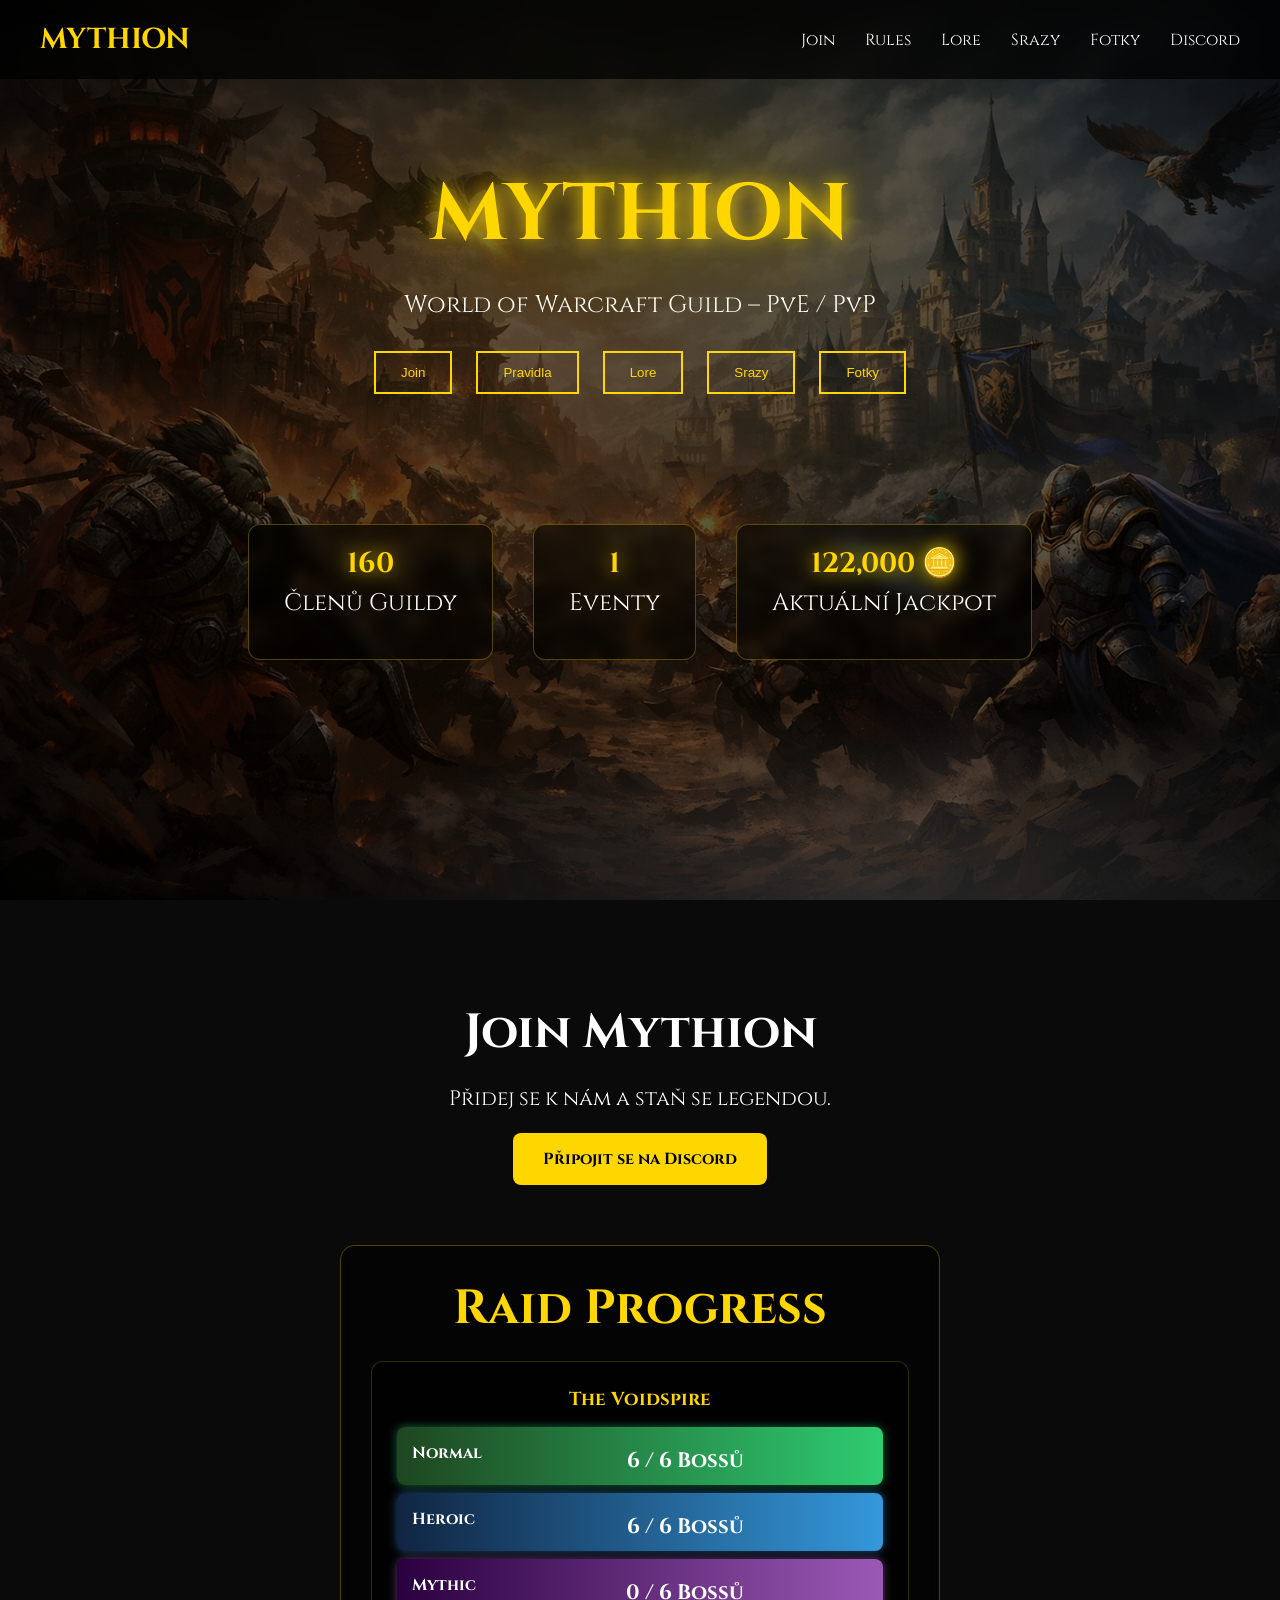
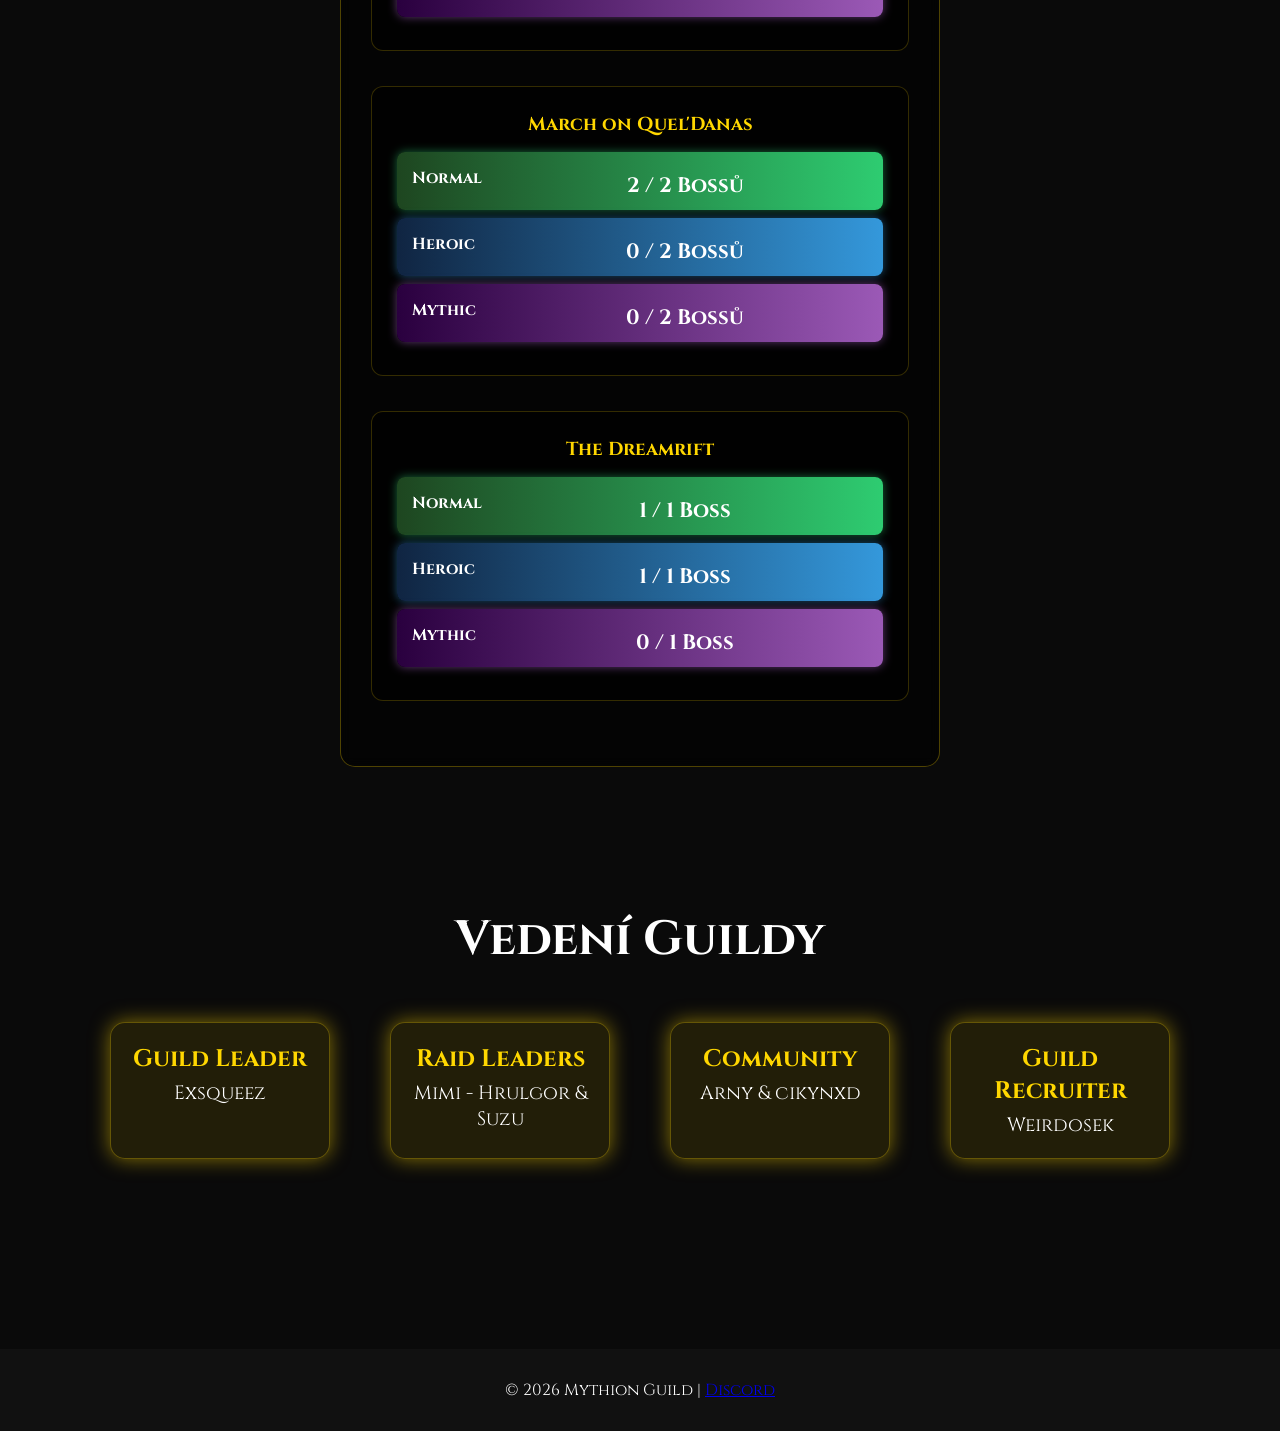
==== index.html @ 2528af17 "Update guild member count from 137 to 160" ====
<!DOCTYPE html>
<html lang="cs">
<head>
<meta charset="UTF-8">
<meta name="viewport" content="width=device-width, initial-scale=1.0">
<title>MYTHION Guild</title>

<link rel="stylesheet" href="css/style_final_v8.css">
<link href="https://fonts.googleapis.com/css2?family=Cinzel:wght@700&family=Uncial+Antiqua&display=swap" rel="stylesheet">
</head>

<body>

<!-- NAVBAR -->
<nav class="navbar">
  <div class="logo">MYTHION</div>
  <ul>
    <li><a href="#" data-target="join">Join</a></li>
    <li><a href="#" data-target="rules">Rules</a></li>
    <li><a href="#" data-target="lore">Lore</a></li>
    <li><a href="#" data-target="events">Srazy</a></li>
    <li><a href="#" data-target="gallery">Fotky</a></li>
    <li><a href="https://discord.gg/8MEktvx93N" target="_blank">Discord</a></li>
  </ul>
</nav>

<!-- HERO -->
<section class="hero">
  <div class="particles"></div>

  <div class="hero-content">
    <h1>MYTHION</h1>
    <p>World of Warcraft Guild – PvE / PvP</p>

    <div class="buttons">
      <button data-target="join">Join</button>
      <button data-target="rules">Pravidla</button>
      <button data-target="lore">Lore</button>
      <button data-target="events">Srazy</button>
      <button data-target="gallery">Fotky</button>
    </div>

  <!-- GUILD STATS V HERO -->
<div class="guild-stats hero-stats">
  <div class="stat">
    <h3 class="counter" data-target="0">160</h3>
    <p>Členů Guildy</p>
  </div>
  <div class="stat">
    <h3 class="counter" data-target="120">1</h3>
    <p>Eventy</p>
  </div>
  <!-- Změněno na interní stránku lottery.html -->
  <a href="lottery.html" class="stat">
    <h3 class="counter" data-target="101000">122,000 🪙</h3>
    <p>Aktuální Jackpot</p>
  </a>
</div>

  <div class="fog"></div>
  <div class="light-flare"></div>
</section>

<!-- CONTENT AREA -->
<section id="content-area">

  <!-- JOIN SECTION -->
  <div id="join" class="content-section active">
    <h2>Join Mythion</h2>
    <p>Přidej se k nám a staň se legendou.</p>
    <a class="discord-btn" href="https://discord.gg/8MEktvx93N" target="_blank">
      Připojit se na Discord
    </a>
  </div>

  <!-- RULES SECTION -->
 <div id="rules" class="content-section">
  <div class="rules-box">
    <h2>📜 Pravidla guildy Mythion</h2>

    <div class="rule-item">
      <h3>👋 Vítej v naší guildě!</h3>
      <p>Abychom si hru i Discord užívali všichni na pohodu, máme pár jednoduchých pravidel:</p>
    </div>

    <div class="rule-item">
      <h3>1️⃣ Respekt a slušnost</h3>
      <p>Chovej se k ostatním tak, jak chceš, aby se chovali k tobě.<br>
      Šikana nebo toxické chování = ban.</p>
    </div>

    <div class="rule-item">
      <h3>2️⃣ Discord & komunikace</h3>
      <p>Hlasový chat je od toho, abychom se domluvili a zasmáli.<br>
      Mikrofon není povinný, ale buď ready poslouchat při raidech / M+.<br>
      Hudba, videa a memy patří do příslušných kanálů, ne do raid voice.</p>
    </div>

    <div class="rule-item">
      <h3>3️⃣ Hraní a aktivita</h3>
      <p>Nikdo po tobě nechce hardcore výkon, ale když se domluvíš na event, přijď včas.<br>
      Pokud nemůžeš, dej vědět dopředu – AFK uprostřed pullu není sranda.<br>
      Pomáháme si navzájem – loot a klíče nejsou jen o jednom člověku.</p>
    </div>

    <div class="rule-item">
      <h3>4️⃣ Loot a M+</h3>
      <p>Loot řešíme férově – žádné ninja looty.<br>
      V M+ respektuj role ostatních a hraj týmově.<br>
      Když wipe není tvá vina… tak je to určitě vina healera. (😂 jen sranda, neboj healere ❤️).</p>
    </div>

    <div class="rule-item">
      <h3>5️⃣ Přístup</h3>
      <p>Jsme přátelská guilda. Hrajeme pro zábavu i progres, ale pohoda je vždycky na prvním místě.<br>
      Drama necháváme za dveřmi. Pokud je problém, řešíme v klidu s officery.</p>
    </div>

    <div class="rules-end">
      ✅ Dodržování těchto pravidel nám zajistí, že Mythion bude místem, kam se každý rád vrátí.
    </div>

  </div>
</div>

  <!-- LORE SECTION -->
<div id="lore" class="content-section">
  <div class="rules-box">
    <h2>📜 Lore Guildy Mythion</h2>

    <p>Mythion vznikl z malé party kamarádů, kteří se jednoho dne rozhodli, že WoW není jen o gearu, ale hlavně o srandě, společných zážitcích a mírném chaosu na Discordu. 😎</p>

    <p>Naše guilda je místem, kde každý může být sám sebou – od raidového veterána po nováčka, který teprve objevuje, že loot není jen o „mně“. Tady se smějeme, učíme se a někdy i trošku flamujeme… ale vždycky s láskou. ❤️</p>

    <p>Co nás odlišuje? Jsme „od lidí pro lidi“. Nemáme přísná pravidla, ale máme společné hodnoty: respekt, humor a společné dobrodružství. Každý event, každá M+, každá raid night je příležitost pro nové zážitky a nové přátelství. 🪄</p>

    <p>A ano, někdy je v guildě chaos – někdo zapomene buffy, někdo napíše špatný voice kanál… ale to všechno patří k dobrodružství Mythion. Koneckonců, co by byla guilda bez trochu chaosu a smíchu? 😂</p>

    <div class="rules-end">
      Přidej se a staň se součástí našeho šíleného, přátelského světa Mythion!
    </div>
  </div>
</div>

<!-- SRAZY SECTION -->
<div id="events" class="content-section">
  <div class="rules-box">
    <h2>📅 Srazy Guildy Mythion</h2>
    <p>Naše první srazy jsou teprve v plánu, ale věřte, že se máte na co těšit! 🥳</p>
    <p>Připravte se na spoustu smíchu, raidových historek, možná pár trapasů… a ano, i na to, že se někdo občas ožere 🍻😎.</p>
    <p>Tak si vemte pohodlné boty (nebo gauč, pokud zůstáváte online), oblíbený drink a připravte se na legendární guildovní pohodu!</p>
    <p>Mythion – protože i dospělí můžou mít zábavu jako děti… jen s trochou alkoholu navíc. 😉</p>
  </div>
</div>

  <!-- GALLERY SECTION -->
  <div id="gallery" class="content-section">
    <div class="rules-box">
      <h2>📸 Fotky guildy</h2>
      <div class="gallery">
        <img src="images/placeholder1.jpg">
        <img src="images/placeholder2.jpg">
        <img src="images/placeholder3.jpg">
      </div>
    </div>
  </div>

  <!-- RAID PROGRESS -->
  <div class="raid-progress">
    <h2>Raid Progress</h2>

    <div class="raid-block">
      <h3>The Voidspire</h3>
      <div class="raid-tier"><span>Normal</span><p>6 / 6 Bossů</p></div>
      <div class="raid-tier"><span>Heroic</span><p>6 / 6 Bossů</p></div>
      <div class="raid-tier"><span>Mythic</span><p>0 / 6 Bossů</p></div>
    </div>

    <div class="raid-block">
      <h3>March on Quel'Danas</h3>
      <div class="raid-tier"><span>Normal</span><p>2 / 2 Bossů</p></div>
      <div class="raid-tier"><span>Heroic</span><p>0 / 2 Bossů</p></div>
      <div class="raid-tier"><span>Mythic</span><p>0 / 2 Bossů</p></div>
    </div>

    <div class="raid-block">
      <h3>The Dreamrift</h3>
      <div class="raid-tier"><span>Normal</span><p>1 / 1 Boss</p></div>
      <div class="raid-tier"><span>Heroic</span><p>1 / 1 Boss</p></div>
      <div class="raid-tier"><span>Mythic</span><p>0 / 1 Boss</p></div>
    </div>
  </div>

  <!-- OFFICERS -->
  <div class="officers epic">
    <h2>Vedení Guildy</h2>
    <div class="officer-grid">
      <div class="officer-card">
        <h3>Guild Leader</h3>
        <p>Exsqueez</p>
      </div>
      <div class="officer-card">
        <h3>Raid Leaders</h3>
        <p>Mimi - Hrulgor & Suzu</p>
      </div>
      <div class="officer-card">
        <h3>Community</h3>
        <p>Arny & cikynxd</p>
      </div>
       <div class="officer-card">
    <h3>Guild Recruiter</h3>
    <p>Weirdosek</p>
    </div>
  </div>

</section>

<footer>
  <p>&copy; 2026 Mythion Guild |
     <a href="https://discord.gg/8MEktvx93N" target="_blank">Discord</a>
  </p>
</footer>

<script src="js/main_v8.js"></script>
</body>
</html>
---- css/style_final_v8.css ----
* {
  margin: 0;
  padding: 0;
  box-sizing: border-box;
}

body {
  font-family: 'Cinzel', serif;
  background: black;
  color: white;
  overflow-x: hidden;
}

.hero {
  height: 100vh;
  width: 100%;
  display: flex;
  justify-content: center;
  align-items: center;
  text-align: center;
  position: relative;
  overflow: hidden;
}

.hero::before {
  content: "";
  position: absolute;
  inset: 0;
  background-image: url('../images/hero_epic.jpg');
  background-size: cover;
  background-position: center;
  animation: cinematicZoom 25s ease-in-out infinite alternate;
  z-index: -2;
}

.hero::after {
  content: "";
  position: absolute;
  inset: 0;
  background: rgba(0,0,0,0.65);
  z-index: -1;
}

@keyframes cinematicZoom {
  from { transform: scale(1); }
  to { transform: scale(1.1); }
}
.hero-content h1 {
  position: relative;
  font-size: 5rem;
  color: gold;
  text-shadow: 0 0 20px gold;
  animation: pulse 3s infinite alternate;
}

/* aura za textem */
.hero-content h1::after {
  content: "";
  position: absolute;
  inset: -20px;
  background: radial-gradient(circle, rgba(255,215,0,0.4), transparent 70%);
  z-index: -1;
  filter: blur(30px);
}

@keyframes pulse {
  from { transform: scale(1); }
  to { transform: scale(1.05); }
}

.hero-content p {
  font-size: 1.5rem;
  margin: 20px 0;
}

.hero-content button {
  padding: 12px 25px;
  margin: 10px;
  border: 2px solid gold;
  background: transparent;
  color: gold;
  cursor: pointer;
  transition: 0.3s;
}

.hero-content button:hover {
  background: gold;
  color: black;
}

/* SEKCE – už nejsou schované */
section {
  padding: 80px 20px;
  text-align: center;
}

section h2 {
  font-size: 3rem;
  margin-bottom: 20px;
}

section p {
  font-size: 1.3rem;
  max-width: 800px;
  margin: auto;
}

/* FOOTER */
footer {
  background: #111;
  padding: 30px;
  text-align: center;
}
/* NAVBAR */
.navbar {
  position: fixed;
  top: 0;
  width: 100%;
  padding: 20px 40px;
  display: flex;
  justify-content: space-between;
  align-items: center;
  background: rgba(0,0,0,0.7);
  backdrop-filter: blur(10px);
  z-index: 999;
}

.navbar .logo {
  color: gold;
  font-size: 1.8rem;
  font-weight: bold;
}

.navbar ul {
  list-style: none;
  display: flex;
  gap: 30px;
}

.navbar ul li a {
  text-decoration: none;
  color: white;
  font-size: 1rem;
  transition: 0.3s;
}

.navbar ul li a:hover {
  color: gold;
}

/* Aby hero nebylo pod navbar */
.hero {
  padding-top: 80px;
}

/* Plynulé scrollování */
html {
  scroll-behavior: smooth;
}
.particles {
  position: absolute;
  inset: 0;
  pointer-events: none;
  overflow: hidden;
}

.particle {
  position: absolute;
  width: 4px;
  height: 4px;
  background: white;
  border-radius: 50%;
  opacity: 0;
  animation: floatUp linear infinite;
}

@keyframes floatUp {
  0% {
    transform: translateY(100vh);
    opacity: 0;
  }
  20% { opacity: 1; }
  100% {
    transform: translateY(-10vh);
    opacity: 0;
  }
}
.fog {
  position: absolute;
  bottom: 0;
  width: 100%;
  height: 200px;
  background: radial-gradient(ellipse at bottom, rgba(255,255,255,0.15), transparent 70%);
  animation: fogMove 12s ease-in-out infinite alternate;
  pointer-events: none;
}

@keyframes fogMove {
  from { transform: translateX(-5%); }
  to { transform: translateX(5%); }
}
#content-area {
  padding: 100px 20px;
  background: #0a0a0a;
  min-height: 60vh;
}

.content-section {
  display: none;
  animation: fadeIn 0.6s ease;
}

.content-section.active {
  display: block;
}

@keyframes fadeIn {
  from { opacity: 0; transform: translateY(20px); }
  to { opacity: 1; transform: translateY(0); }
}

.discord-btn {
  display: inline-block;
  margin-top: 20px;
  padding: 15px 30px;
  background: gold;
  color: black;
  font-weight: bold;
  text-decoration: none;
  border-radius: 8px;
  transition: 0.3s;
}

.discord-btn:hover {
  box-shadow: 0 0 20px gold;
  transform: scale(1.05);
}
.rules-box {
  max-width: 900px;
  margin: auto;
  padding: 50px;
  background: linear-gradient(145deg, #111, #1a1a1a);
  border: 1px solid rgba(255,215,0,0.3);
  border-radius: 12px;
  box-shadow: 0 0 30px rgba(255,215,0,0.15);
}

.rules-box h2 {
  text-align: center;
  color: gold;
  margin-bottom: 40px;
  font-size: 2.5rem;
  text-shadow: 0 0 15px gold;
}

.rule-item {
  margin-bottom: 30px;
  padding-bottom: 20px;
  border-bottom: 1px solid rgba(255,255,255,0.1);
}

.rule-item h3 {
  color: #ffd700;
  margin-bottom: 10px;
}

.rule-item p {
  color: #ddd;
  line-height: 1.6;
}

.rules-end {
  margin-top: 30px;
  text-align: center;
  font-weight: bold;
  color: gold;
  font-size: 1.2rem;
}
.content-section {
  opacity: 0;
  transform: translateY(40px);
  transition: opacity 0.6s ease, transform 0.6s ease;
  display: none;
}

.content-section.active {
  display: block;
  opacity: 1;
  transform: translateY(0);
}
.section-flash {
  position: fixed;
  inset: 0;
  background: radial-gradient(circle, rgba(255,215,0,0.4), transparent 70%);
  opacity: 0;
  pointer-events: none;
  transition: opacity 0.4s ease;
  z-index: 999;
}

.section-flash.active {
  opacity: 1;
}
#lore .rules-box {
  background: linear-gradient(145deg, #1b1405, #2a1e08);
  border: 1px solid rgba(255,215,0,0.4);
  box-shadow: 0 0 40px rgba(255,180,0,0.2);
}
.navbar a {
  transition: 0.3s;
}

.navbar a:hover {
  color: gold;
  text-shadow: 0 0 10px gold;
}
.guild-stats {
  display: flex;
  justify-content: center;
  gap: 60px;
  padding: 80px 0;
  text-align: center;
}

.stat h3 {
  font-size: 3rem;
  color: gold;
  text-shadow: 0 0 20px gold;
}

.stat p {
  color: #ccc;
}
.raid-progress {
  text-align: center;
  padding: 60px 0;
}

.progress-bar {
  width: 60%;
  height: 20px;
  background: #222;
  margin: 20px auto;
  border-radius: 20px;
  overflow: hidden;
}

.progress-fill {
  height: 100%;
  background: linear-gradient(90deg, gold, orange);
  box-shadow: 0 0 15px gold;
}
.officers {
  padding: 80px 0;
  text-align: center;
}

.officer-grid {
  display: flex;
  justify-content: center;
  gap: 40px;
  margin-top: 40px;
}

.officer-card {
  background: #111;
  padding: 30px;
  border: 1px solid rgba(255,215,0,0.3);
  border-radius: 12px;
  width: 220px;
  transition: 0.3s;
}

.officer-card:hover {
  transform: translateY(-10px);
  box-shadow: 0 0 25px rgba(255,215,0,0.4);
}
#content-area::before {
  content: "";
  position: absolute;
  inset: 0;
  background: radial-gradient(circle at 50% 20%, rgba(255,215,0,0.05), transparent 70%);
  pointer-events: none;
}
.gallery {
  display: grid;
  grid-template-columns: repeat(auto-fit, minmax(200px, 1fr));
  gap: 15px;
  margin-top: 15px;
}

.gallery img {
  width: 100%;
  border-radius: 8px;
  transition: transform 0.3s;
}

.gallery img:hover {
  transform: scale(1.05);
}
/* --- Raid Progress --- */
.raid-progress.epic {
  background: linear-gradient(135deg, #FFD700, #FF8C00);
  padding: 30px;
  border-radius: 20px;
  box-shadow: 0 0 30px rgba(255, 215, 0, 0.7);
  margin: 50px auto;
  max-width: 700px;
  text-align: center;
  color: #fff;
  font-family: 'Cinzel', serif;
}

.raid-progress.epic h2 {
  font-size: 2.5rem;
  text-shadow: 0 0 15px gold;
  margin-bottom: 20px;
}

.progress-bar {
  width: 100%;
  height: 25px;
  background: rgba(255,255,255,0.1);
  border-radius: 15px;
  overflow: hidden;
  margin-bottom: 10px;
}

.progress-fill {
  height: 100%;
  width: 0%;
  background: radial-gradient(circle, #FFD700, #FF4500);
  border-radius: 15px;
  box-shadow: 0 0 20px gold;
  transition: width 2s ease;
}

/* --- Officers Epic Glow --- */
.officers.epic .officer-card {
  background: rgba(255, 215, 0, 0.1);
  padding: 20px;
  border-radius: 15px;
  text-align: center;
  margin: 10px;
  box-shadow: 0 0 20px rgba(255, 215, 0, 0.5);
  transition: transform 0.3s, box-shadow 0.3s;
}

.officers.epic .officer-card:hover {
  transform: translateY(-5px);
  box-shadow: 0 0 40px rgba(255, 215, 0, 0.8);
}

.officers.epic .officer-card h3 {
  font-size: 1.5rem;
  margin-bottom: 5px;
  color: gold;
}

.officers.epic .officer-card p {
  font-size: 1.2rem;
  color: #fff;
}
.raid-progress {
  background: rgba(0,0,0,0.6);
  padding: 30px;
  border-radius: 15px;
  max-width: 600px;
  margin: 60px auto;
  text-align: center;
  backdrop-filter: blur(6px);
  border: 1px solid rgba(255,215,0,0.3);
}

.raid-progress h2 {
  font-family: 'Cinzel', serif;
  color: gold;
  margin-bottom: 20px;
}

.progress-bar {
  width: 100%;
  height: 18px;
  background: rgba(255,255,255,0.1);
  border-radius: 10px;
  overflow: hidden;
}

.progress-fill {
  height: 100%;
  width: 0%;
  background: linear-gradient(90deg, gold, orange);
  border-radius: 10px;
  transition: width 1.5s ease;
  box-shadow: 0 0 10px gold;
}

.raid-progress p {
  margin-top: 10px;
  color: #fff;
}
.raid-tier {
  margin-bottom: 25px;
  text-align: left;
}

.raid-tier span {
  font-weight: bold;
  display: block;
  margin-bottom: 6px;
  color: #fff;
}

.progress-bar {
  width: 100%;
  height: 16px;
  background: rgba(255,255,255,0.1);
  border-radius: 10px;
  overflow: hidden;
}

.progress-fill {
  height: 100%;
  width: 0%;
  border-radius: 10px;
  transition: width 1.5s ease;
}

/* Barevné odlišení obtížností */

.progress-fill.normal {
  background: linear-gradient(90deg, #2ecc71, #27ae60);
  box-shadow: 0 0 8px #2ecc71;
}

.progress-fill.heroic {
  background: linear-gradient(90deg, #3498db, #2980b9);
  box-shadow: 0 0 8px #3498db;
}

.progress-fill.mythic {
  background: linear-gradient(90deg, #9b59b6, #8e44ad);
  box-shadow: 0 0 8px #9b59b6;
}
.raid-block {
  background: rgba(0,0,0,0.6);
  padding: 25px;
  border-radius: 12px;
  margin-bottom: 35px;
  border: 1px solid rgba(255,215,0,0.2);
}

.raid-block h3 {
  font-family: 'Cinzel', serif;
  color: gold;
  margin-bottom: 15px;
}

.raid-tier {
  margin-bottom: 10px;
}

.raid-tier span {
  font-weight: bold;
  display: inline-block;
  width: 90px;
}

#void-normal, #march-normal, #dream-normal {
  color: #2ecc71;
}

#void-heroic, #march-heroic, #dream-heroic {
  color: #3498db;
}

#void-mythic, #march-mythic, #dream-mythic {
  color: #9b59b6;
}
.stat-box {
  background: rgba(0, 0, 0, 0.6);
  padding: 20px 30px;
  border-radius: 12px;
  text-align: center;
  backdrop-filter: blur(6px);
  border: 1px solid rgba(255, 215, 0, 0.3);
}

.stat-box h3 {
  font-size: 28px;
  color: gold;
}

.stat-box p {
  margin-top: 5px;
  color: white;
  font-weight: 500;
}
.hero-stats {
  margin-top: 40px;
  display: flex;
  justify-content: center;
  gap: 40px;
  flex-wrap: wrap;
}

.hero-stats .stat {
  background: rgba(0, 0, 0, 0.6);
  padding: 20px 35px;
  border-radius: 12px;
  text-align: center;
  backdrop-filter: blur(6px);
  border: 1px solid rgba(255, 215, 0, 0.3);
}

.hero-stats .stat h3 {
  font-size: 28px;
  color: gold;
}

.hero-stats .stat p {
  margin-top: 5px;
  color: white;
}
/* ========================================= */
/* RAID TIER BARVY – FUNKČNÍ VERZE */
/* ========================================= */

.raid-block .raid-tier {
  display: flex;
  justify-content: space-between;
  align-items: center;
  padding: 10px 15px;
  border-radius: 8px;
  font-weight: bold;
  margin-bottom: 8px;
  transition: 0.3s;
}

/* NORMAL – zelená */
.raid-block .raid-tier:nth-of-type(1) {
  background: linear-gradient(90deg, #1e4620, #2ecc71);
  box-shadow: 0 0 10px rgba(46,204,113,0.5);
  color: #d4ffd4;
}

/* HEROIC – modrá */
.raid-block .raid-tier:nth-of-type(2) {
  background: linear-gradient(90deg, #102542, #3498db);
  box-shadow: 0 0 10px rgba(52,152,219,0.5);
  color: #d6eaff;
}

/* MYTHIC – fialová */
.raid-block .raid-tier:nth-of-type(3) {
  background: linear-gradient(90deg, #2a003f, #9b59b6);
  box-shadow: 0 0 10px rgba(155,89,182,0.6);
  color: #f3d9ff;
}

/* jemný hover efekt */
.raid-block .raid-tier:hover {
  transform: scale(1.03);
}
.hero-stats a.stat {
  display: block;
  text-decoration: none;
  cursor: pointer;
  transition: 0.3s;
}

.hero-stats a.stat:hover {
  transform: scale(1.05);
  box-shadow: 0 0 20px gold;
}
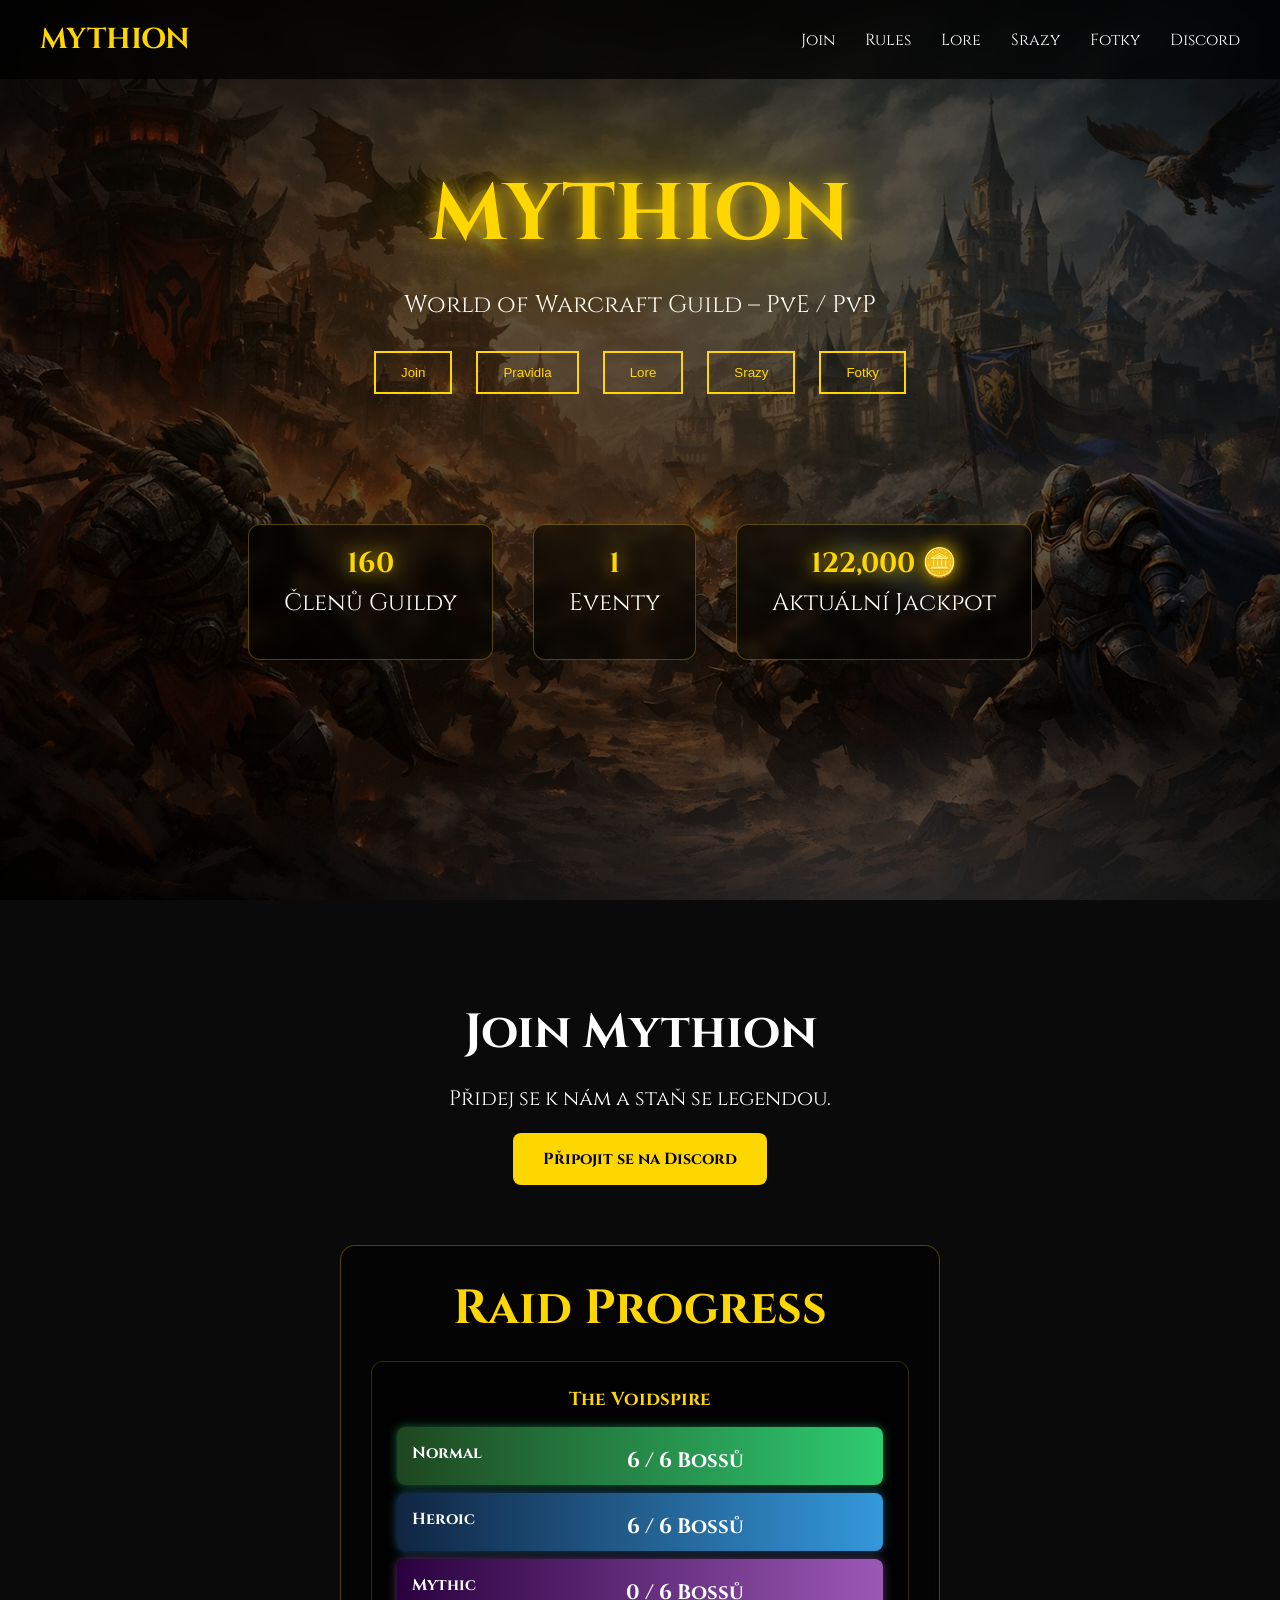
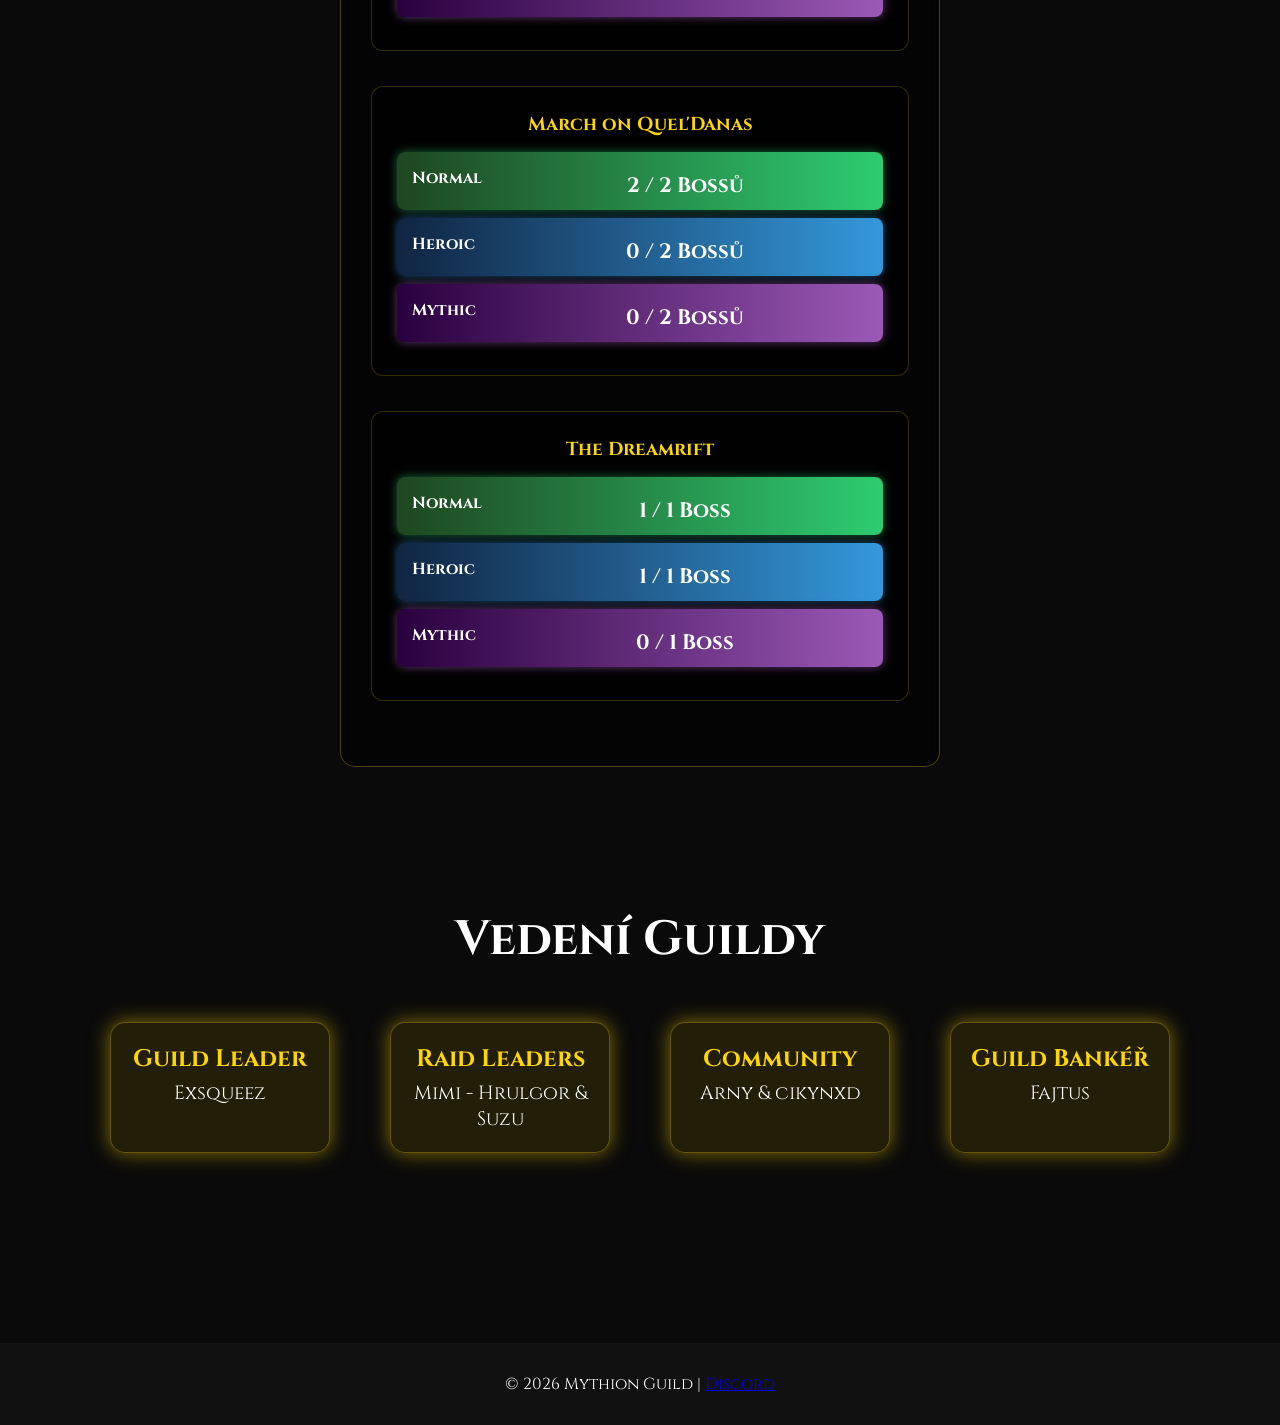
==== commit 14632460: "Update guild recruiter to guild bankéř" ====
--- a/index.html
+++ b/index.html
@@ -208,8 +208,8 @@
         <p>Arny & cikynxd</p>
       </div>
        <div class="officer-card">
-    <h3>Guild Recruiter</h3>
-    <p>Weirdosek</p>
+    <h3>Guild Bankéř</h3>
+    <p>Fajtus</p>
     </div>
   </div>
 
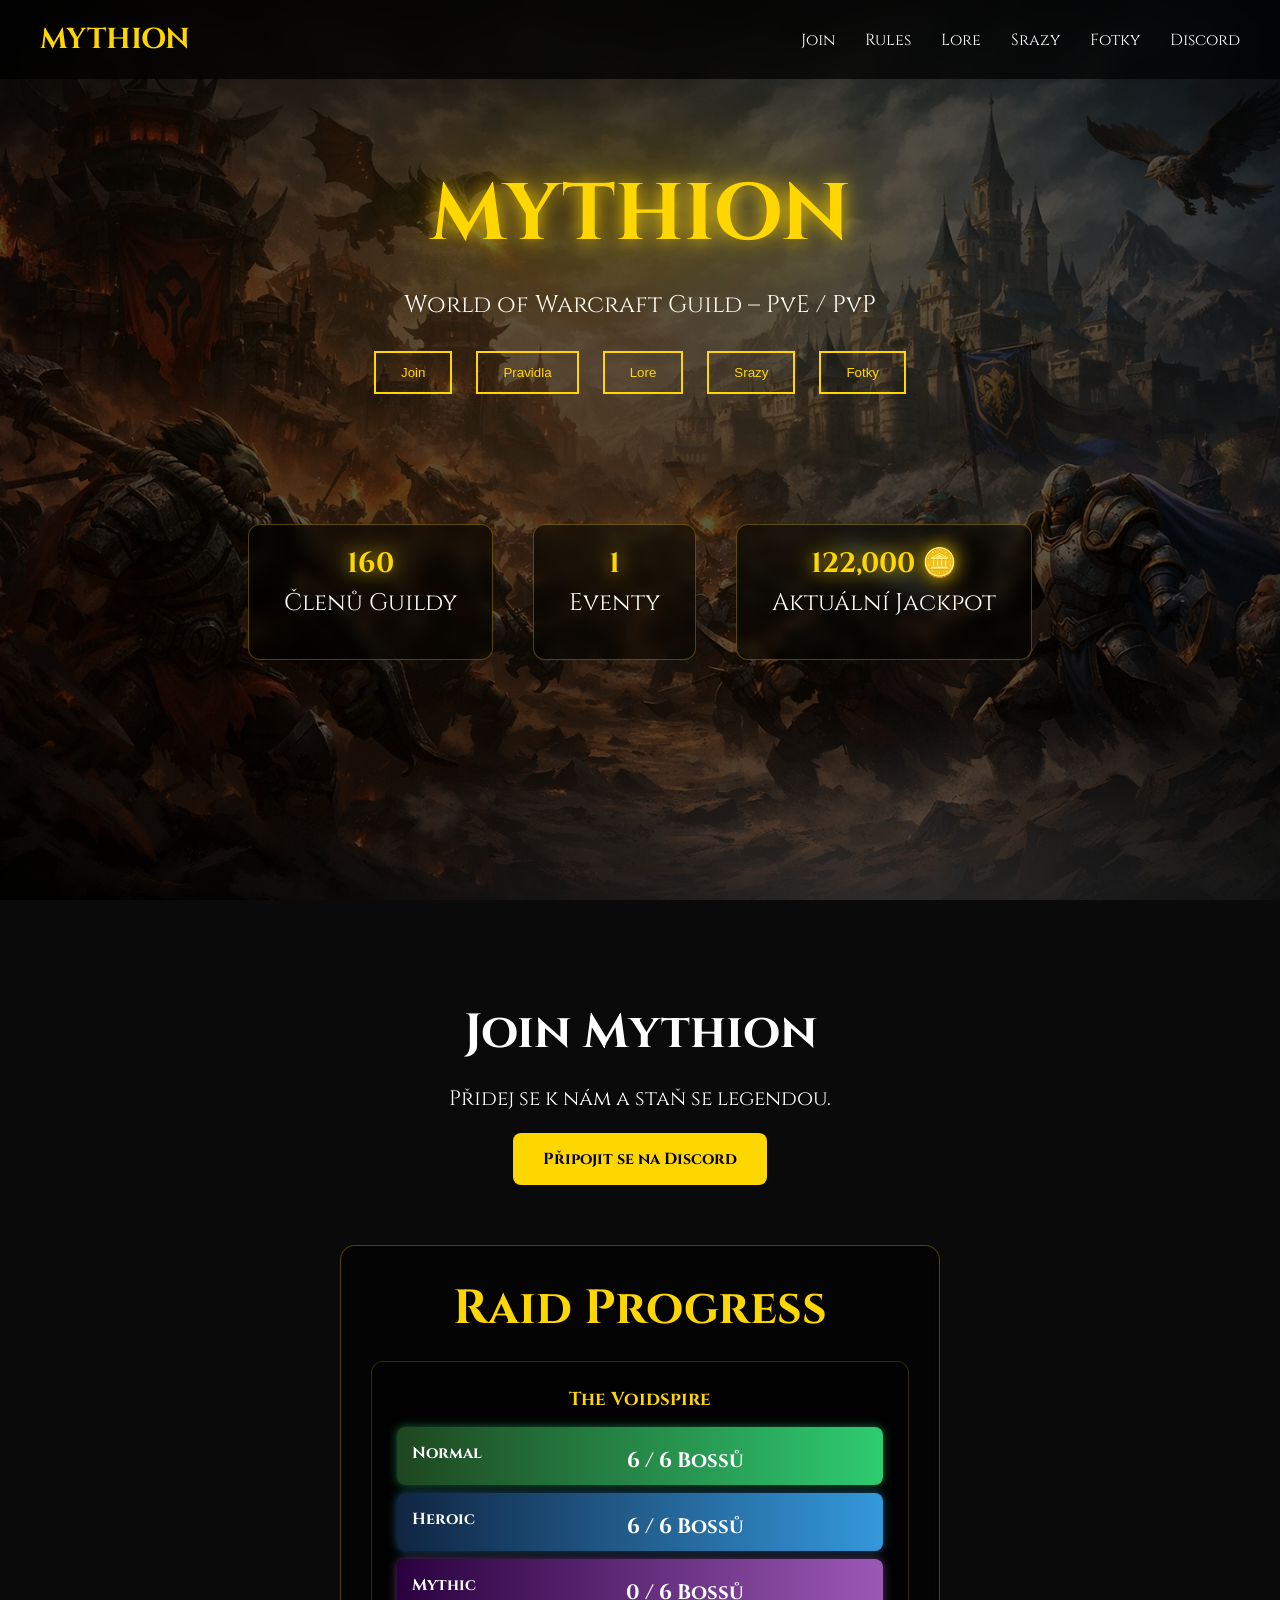
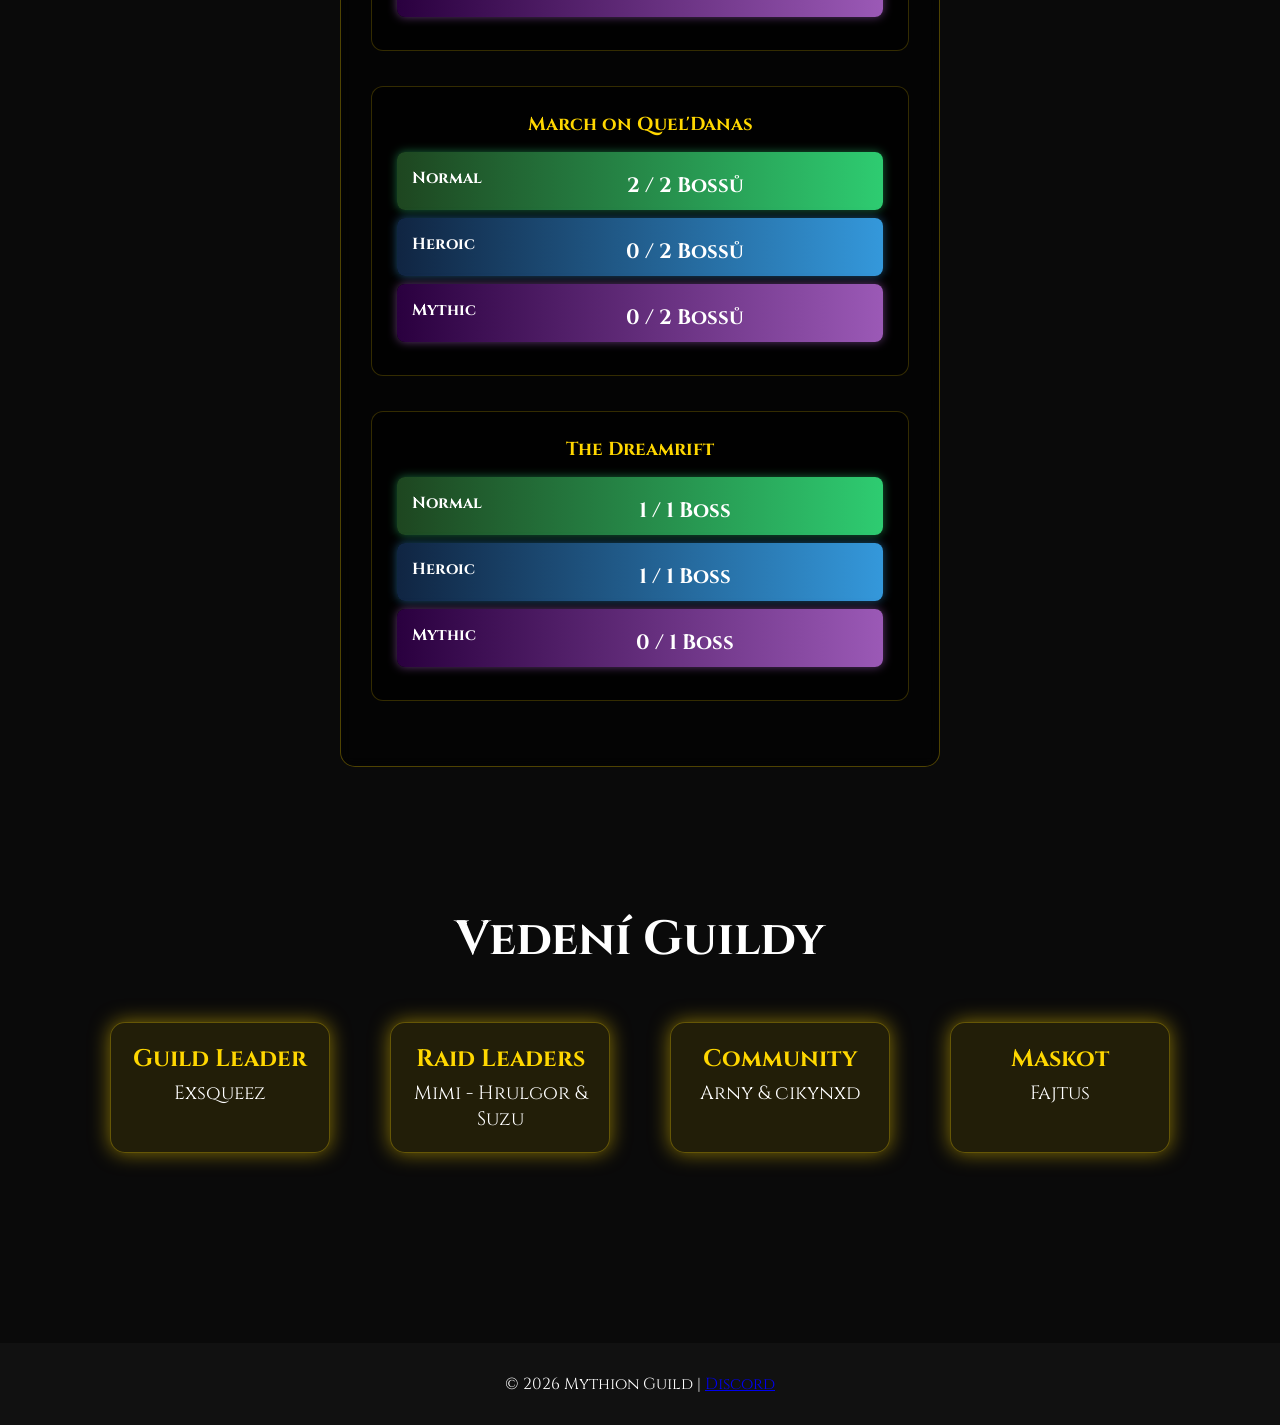
==== commit 1fa53f2f: "Rename 'Guild Bankéř' to 'Maskot'" ====
--- a/index.html
+++ b/index.html
@@ -208,7 +208,7 @@
         <p>Arny & cikynxd</p>
       </div>
        <div class="officer-card">
-    <h3>Guild Bankéř</h3>
+    <h3>Maskot</h3>
     <p>Fajtus</p>
     </div>
   </div>
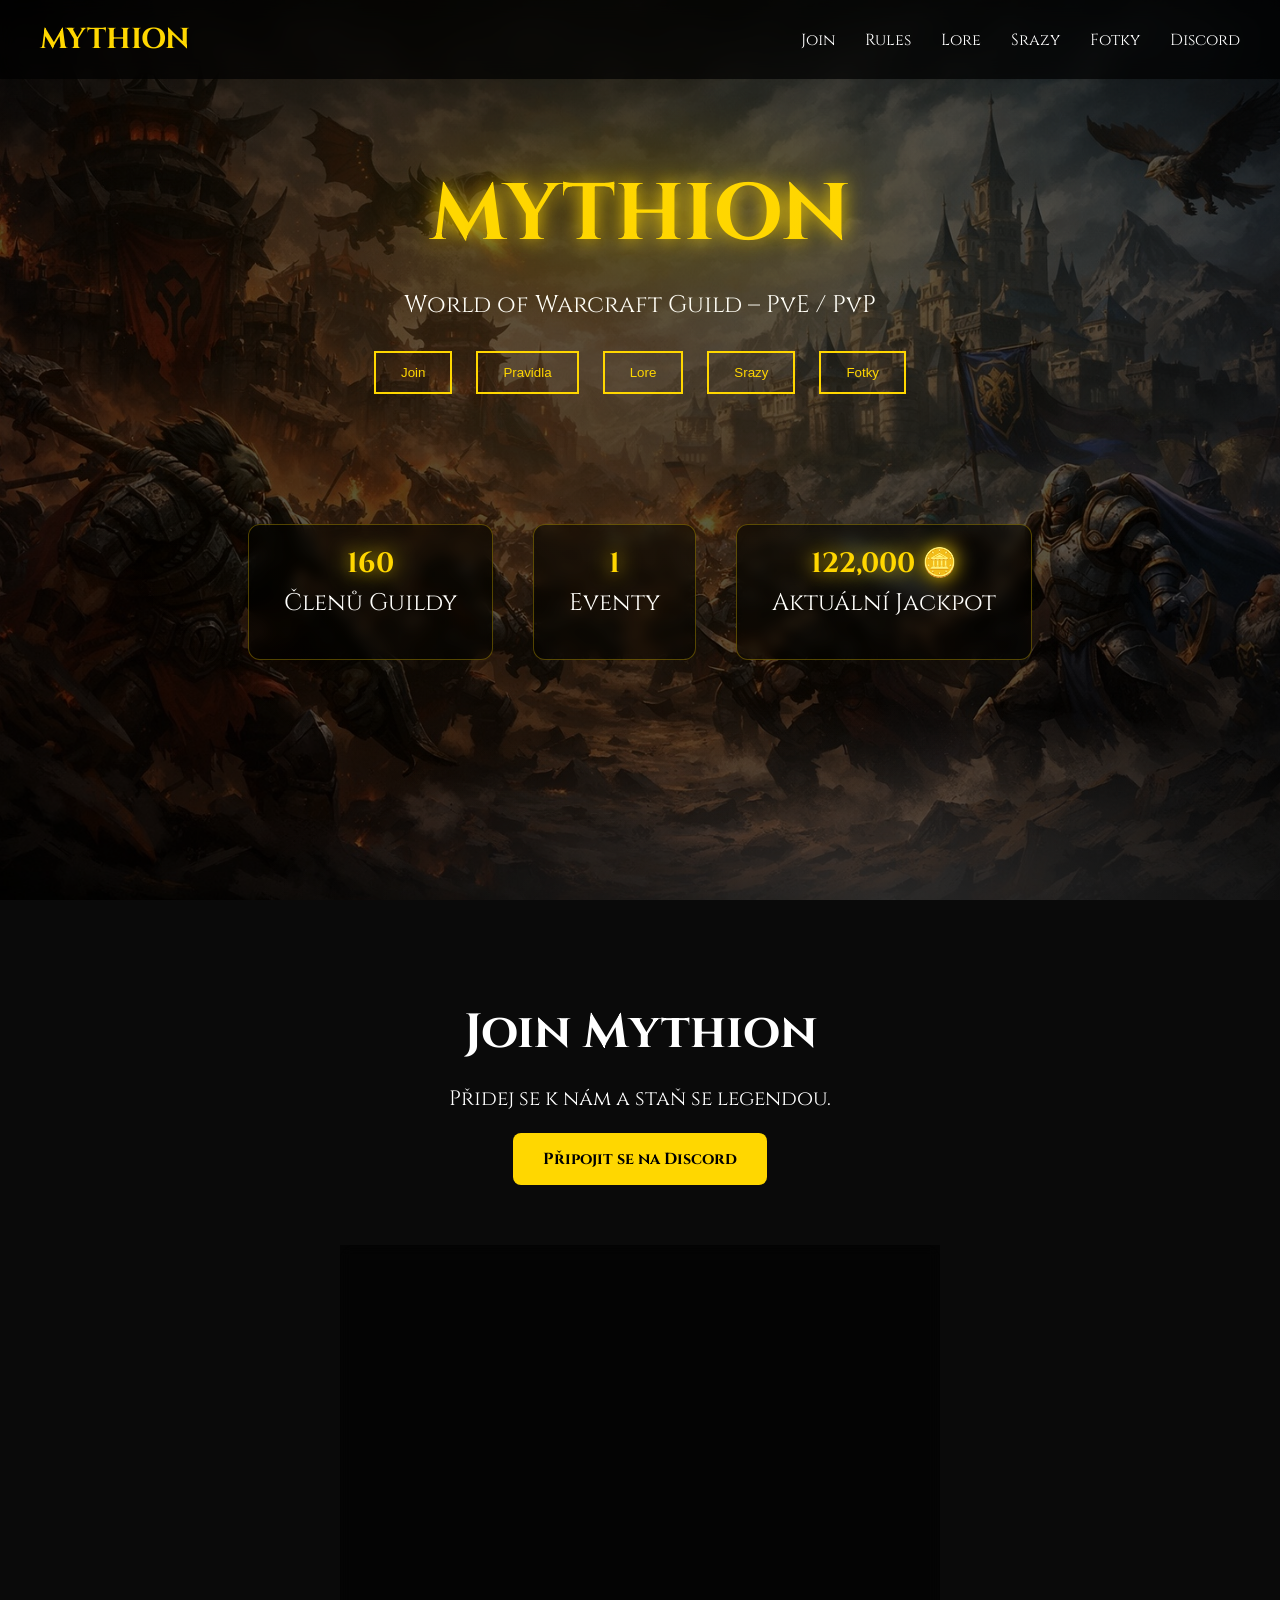
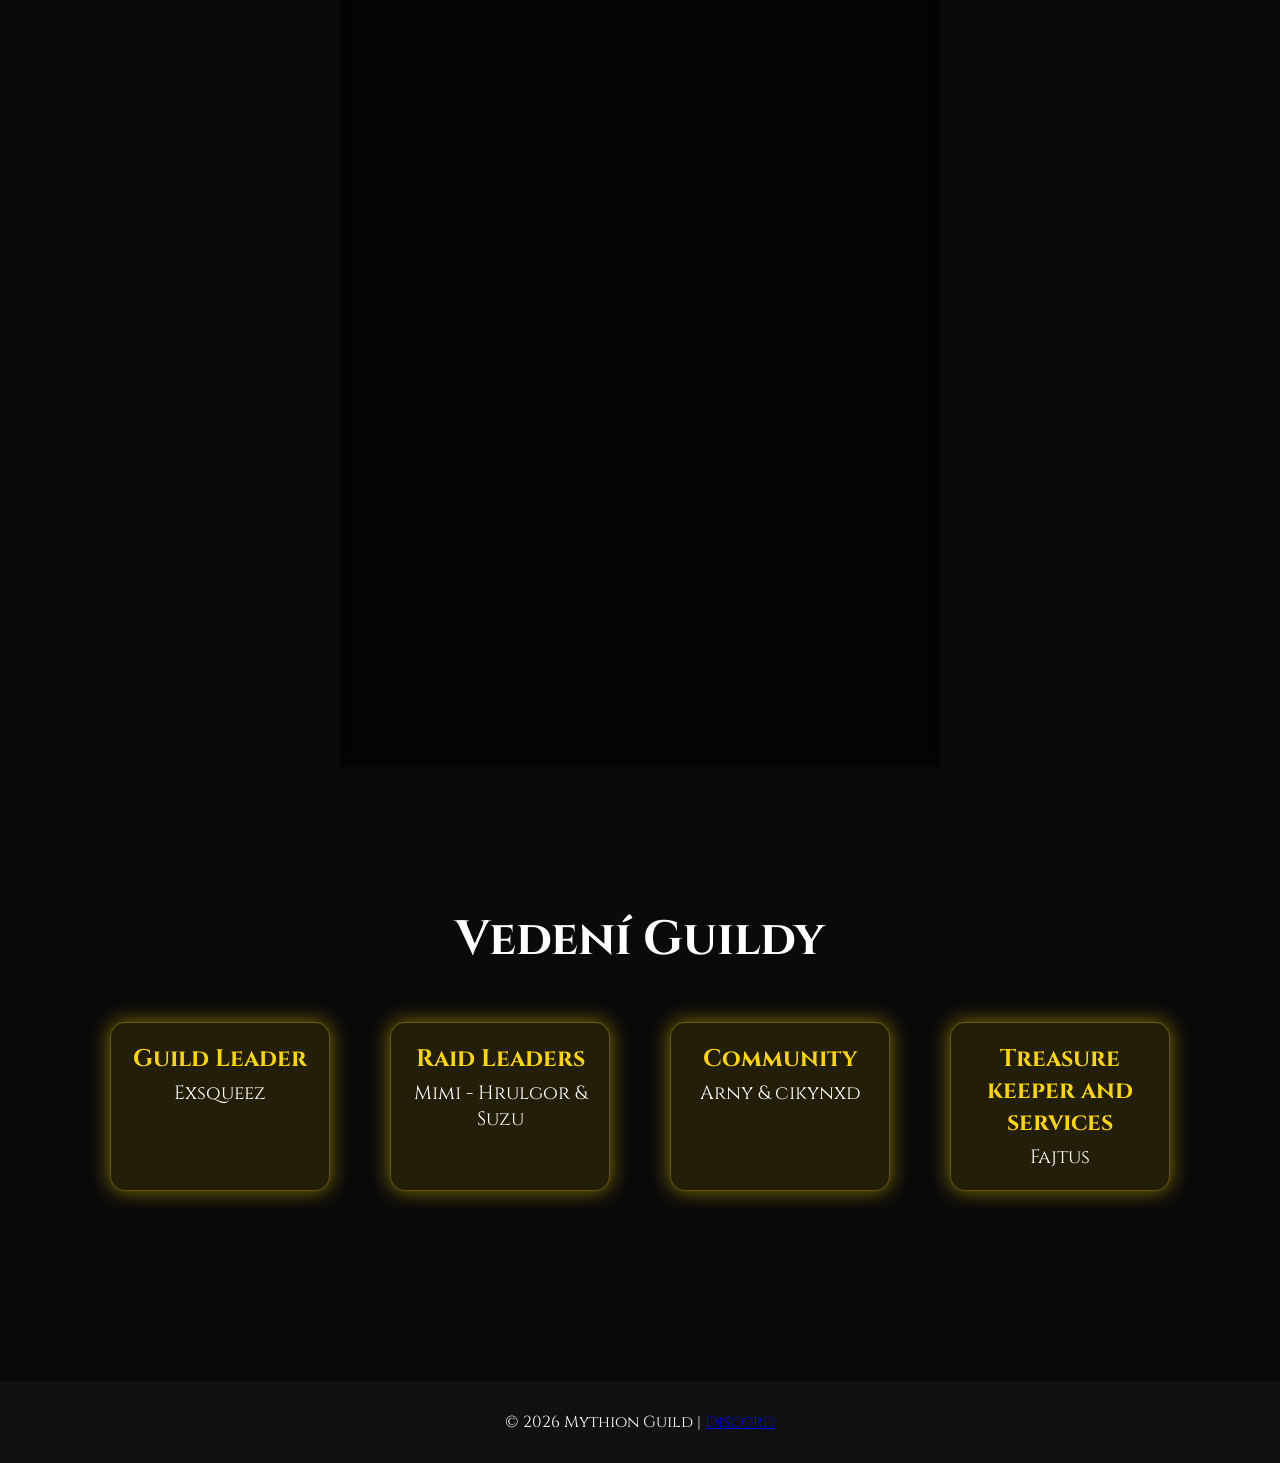
==== commit ea6d9443: "Update officer card title to 'Treasure keeper and services'" ====
--- a/index.html
+++ b/index.html
@@ -208,7 +208,7 @@
         <p>Arny & cikynxd</p>
       </div>
        <div class="officer-card">
-    <h3>Maskot</h3>
+    <h3>Treasure keeper and services</h3>
     <p>Fajtus</p>
     </div>
   </div>
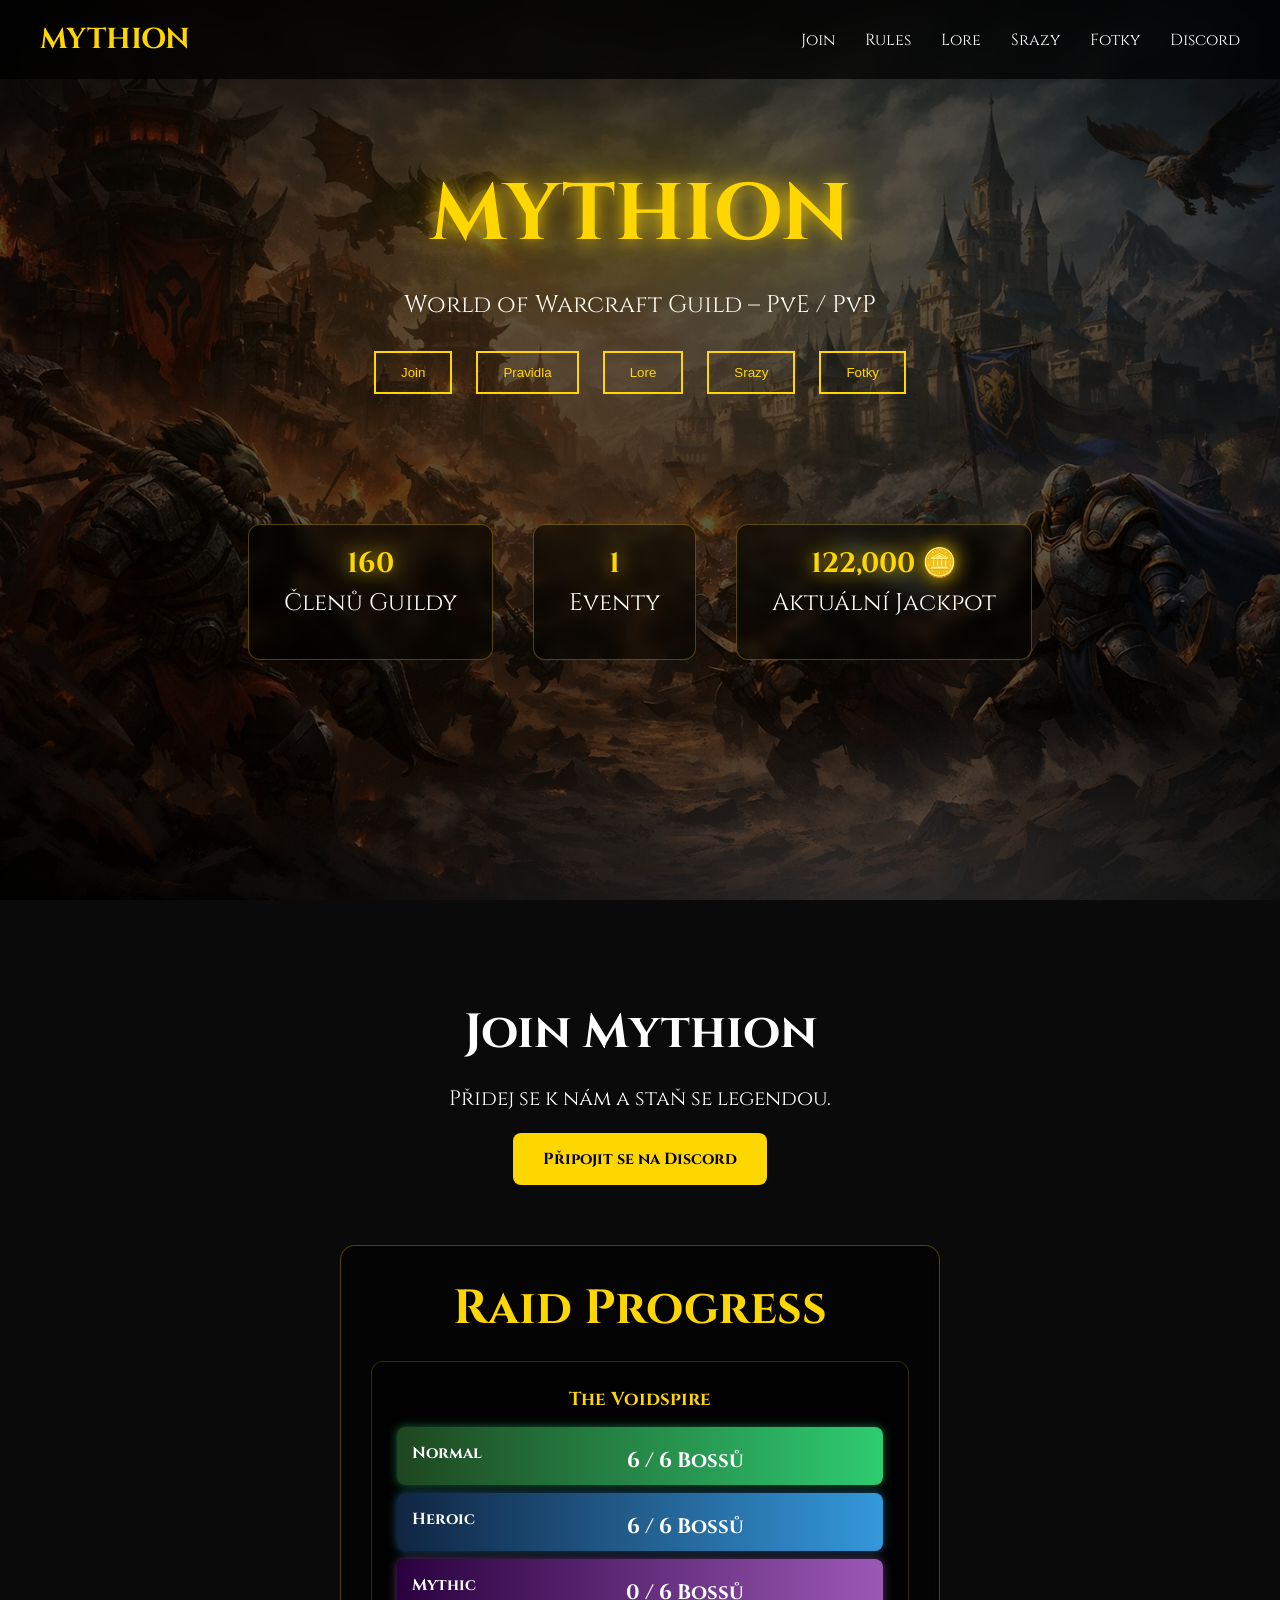
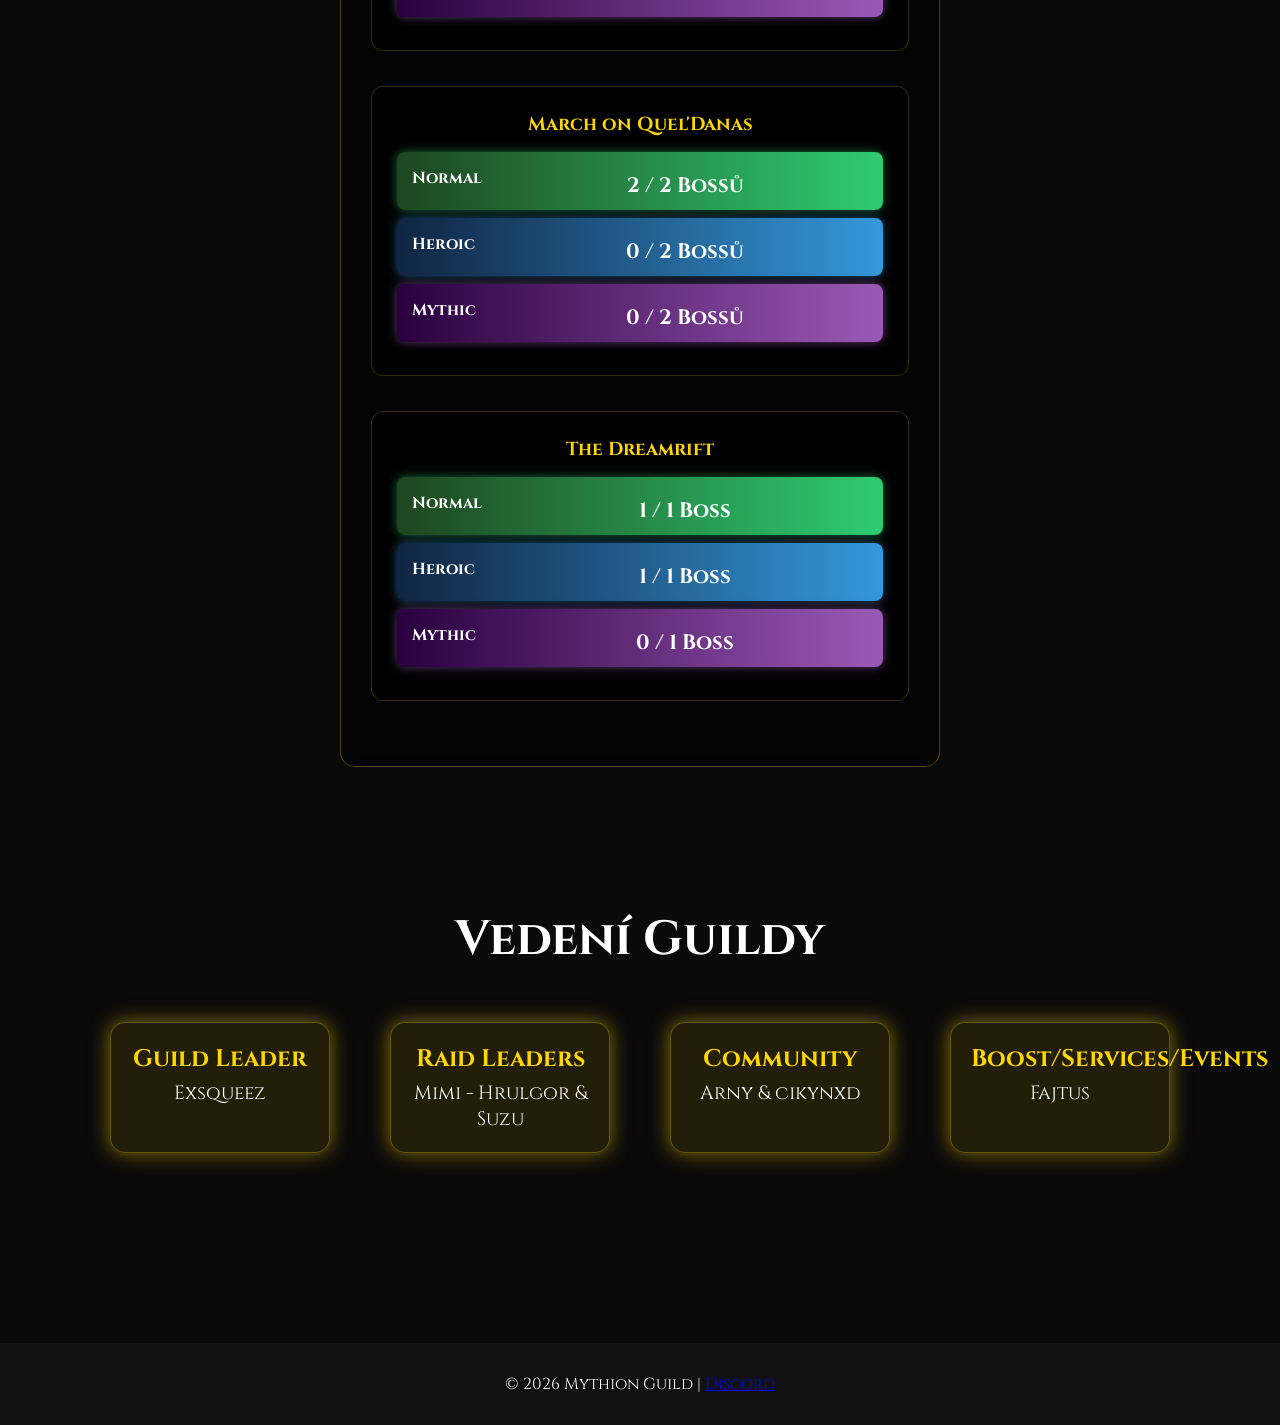
==== commit 5acf0901: "Update index.html" ====
--- a/index.html
+++ b/index.html
@@ -208,7 +208,7 @@
         <p>Arny & cikynxd</p>
       </div>
        <div class="officer-card">
-    <h3>Treasure keeper and services</h3>
+    <h3>Boost/Services/Events</h3>
     <p>Fajtus</p>
     </div>
   </div>
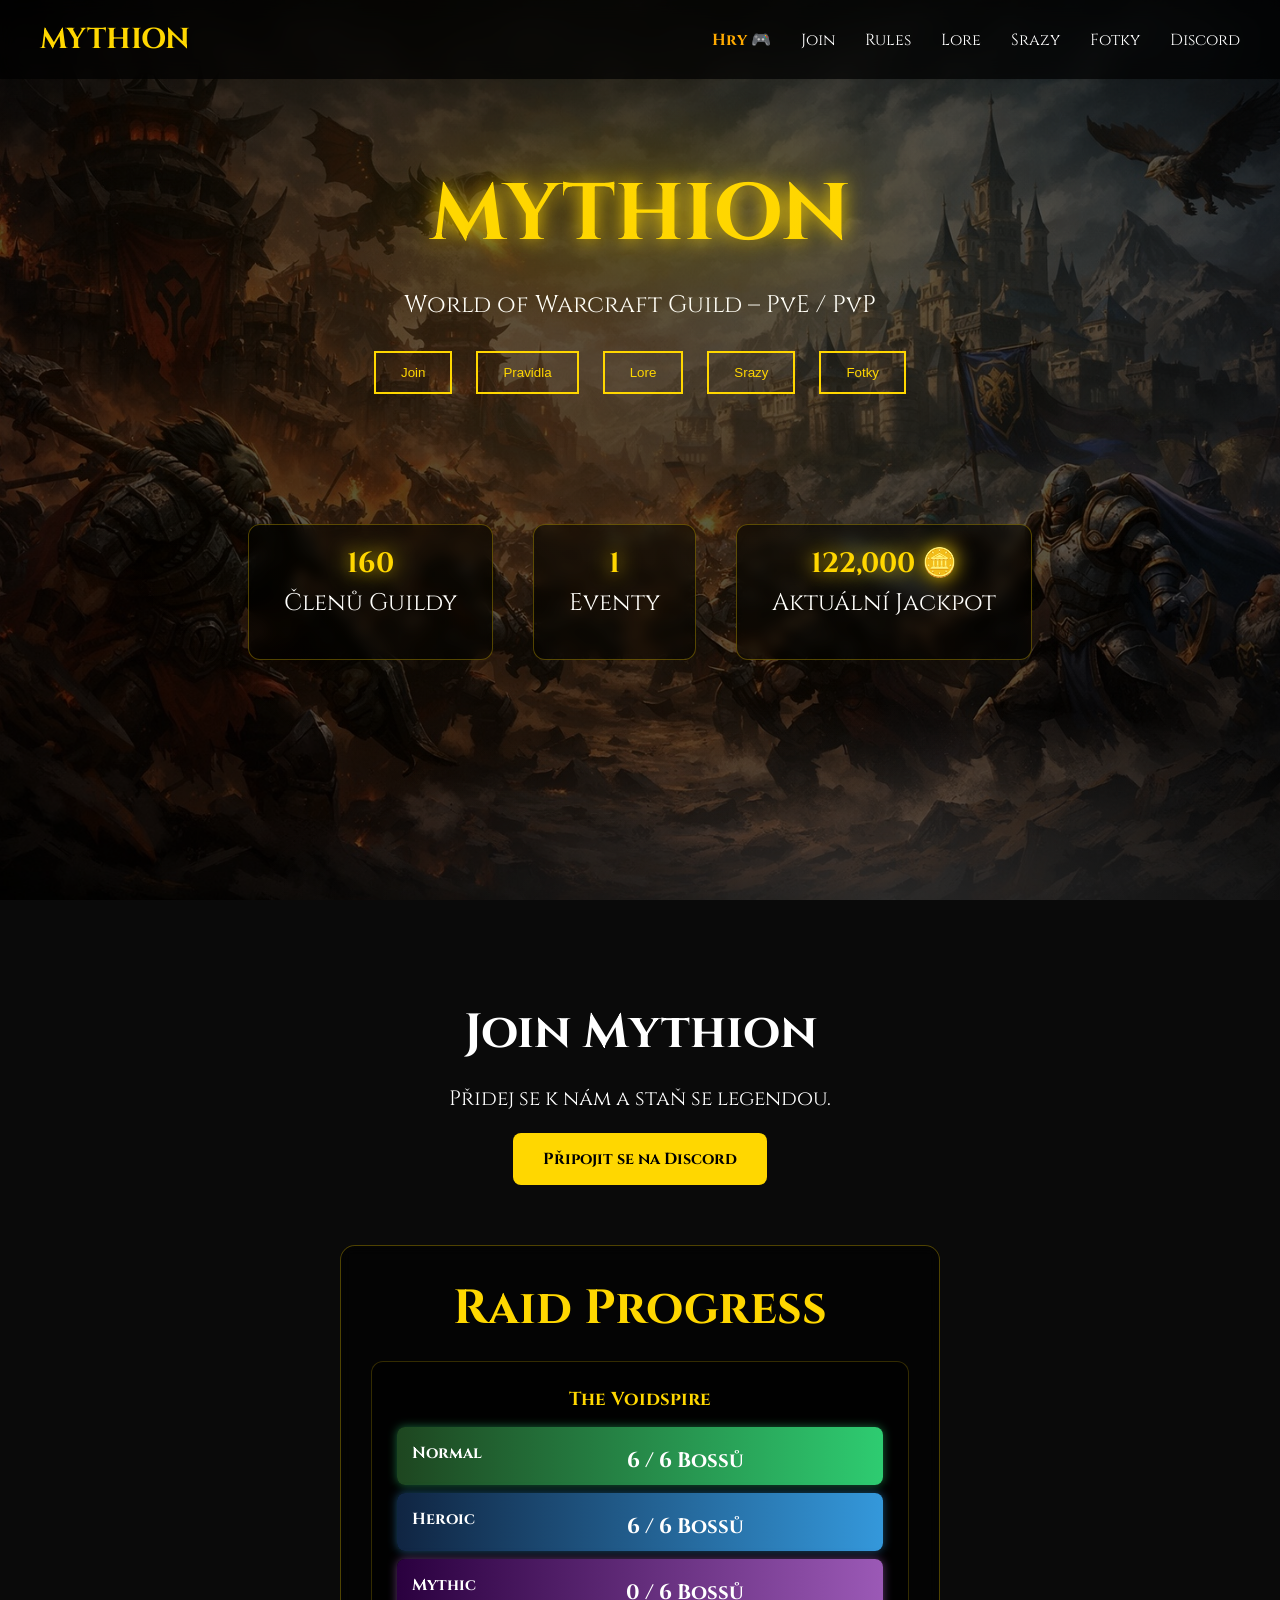
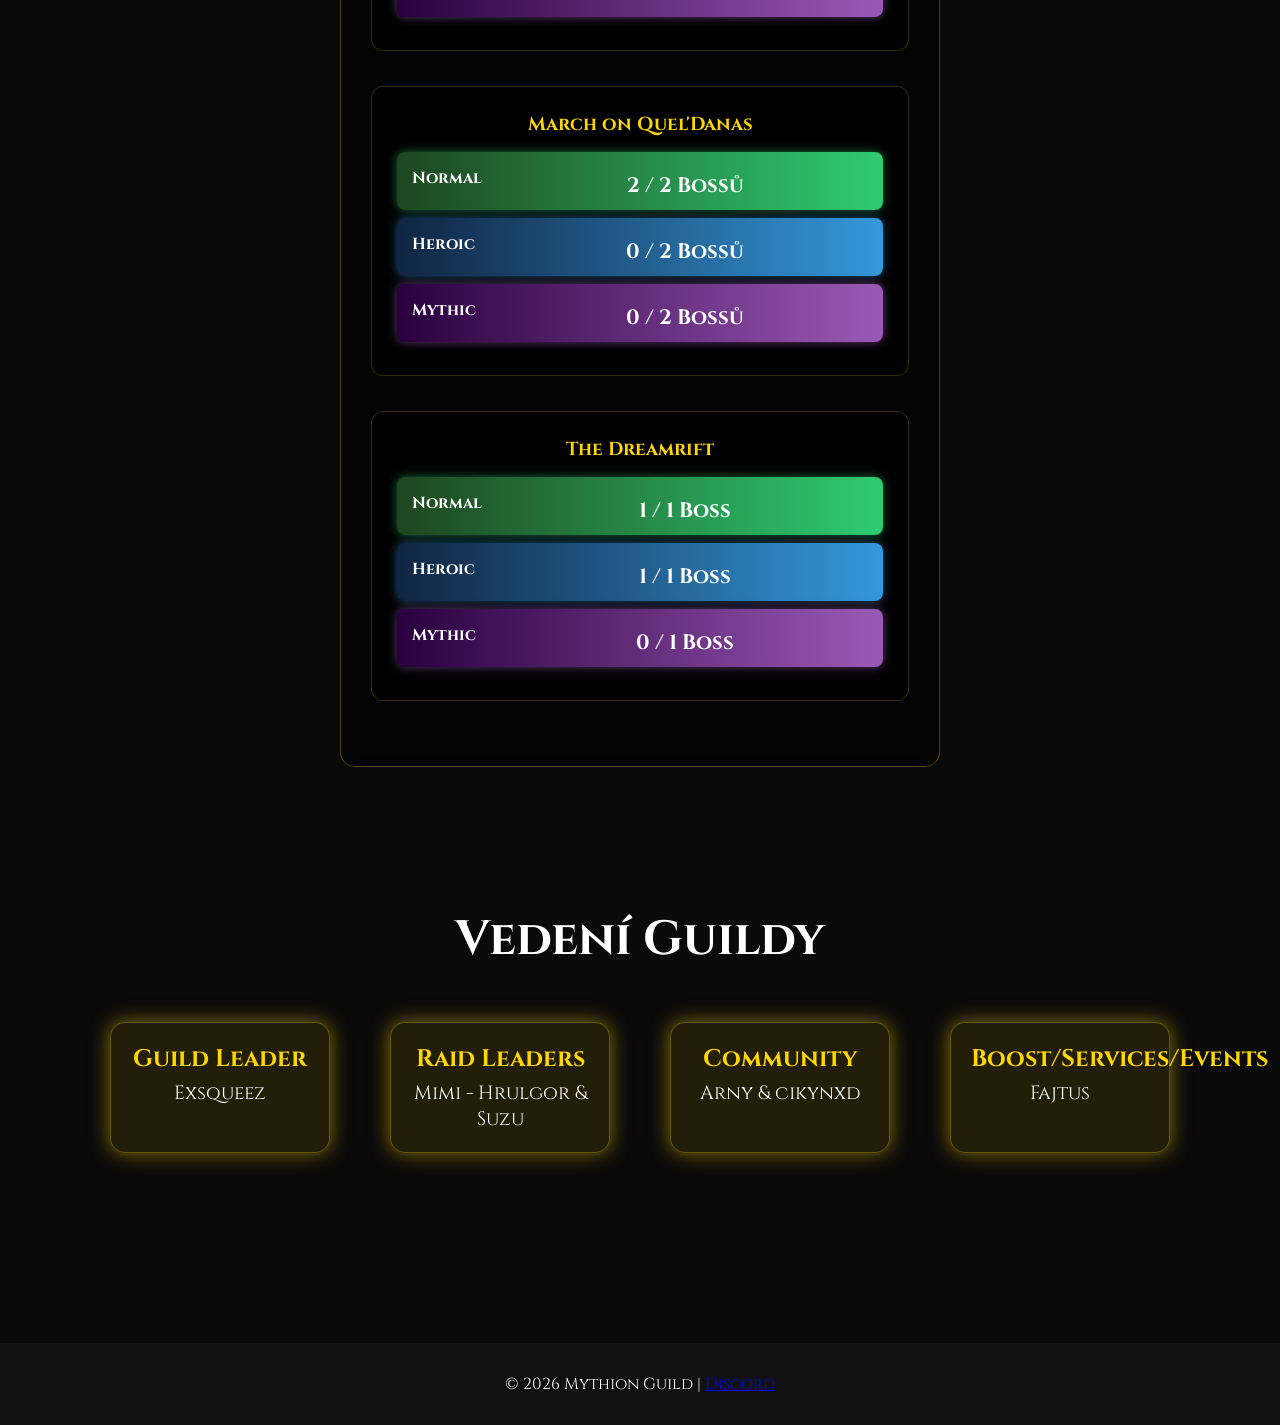
==== commit 3086defa: "Update navbar links in index.html" ====
--- a/index.html
+++ b/index.html
@@ -15,7 +15,7 @@
 <nav class="navbar">
   <div class="logo">MYTHION</div>
   <ul>
-    <li><a href="#" data-target="join">Join</a></li>
+    <li><a href="hry.html" style="color: #ffaa00; font-weight: bold;">Hry 🎮</a></li> <li><a href="#" data-target="join">Join</a></li>
     <li><a href="#" data-target="rules">Rules</a></li>
     <li><a href="#" data-target="lore">Lore</a></li>
     <li><a href="#" data-target="events">Srazy</a></li>
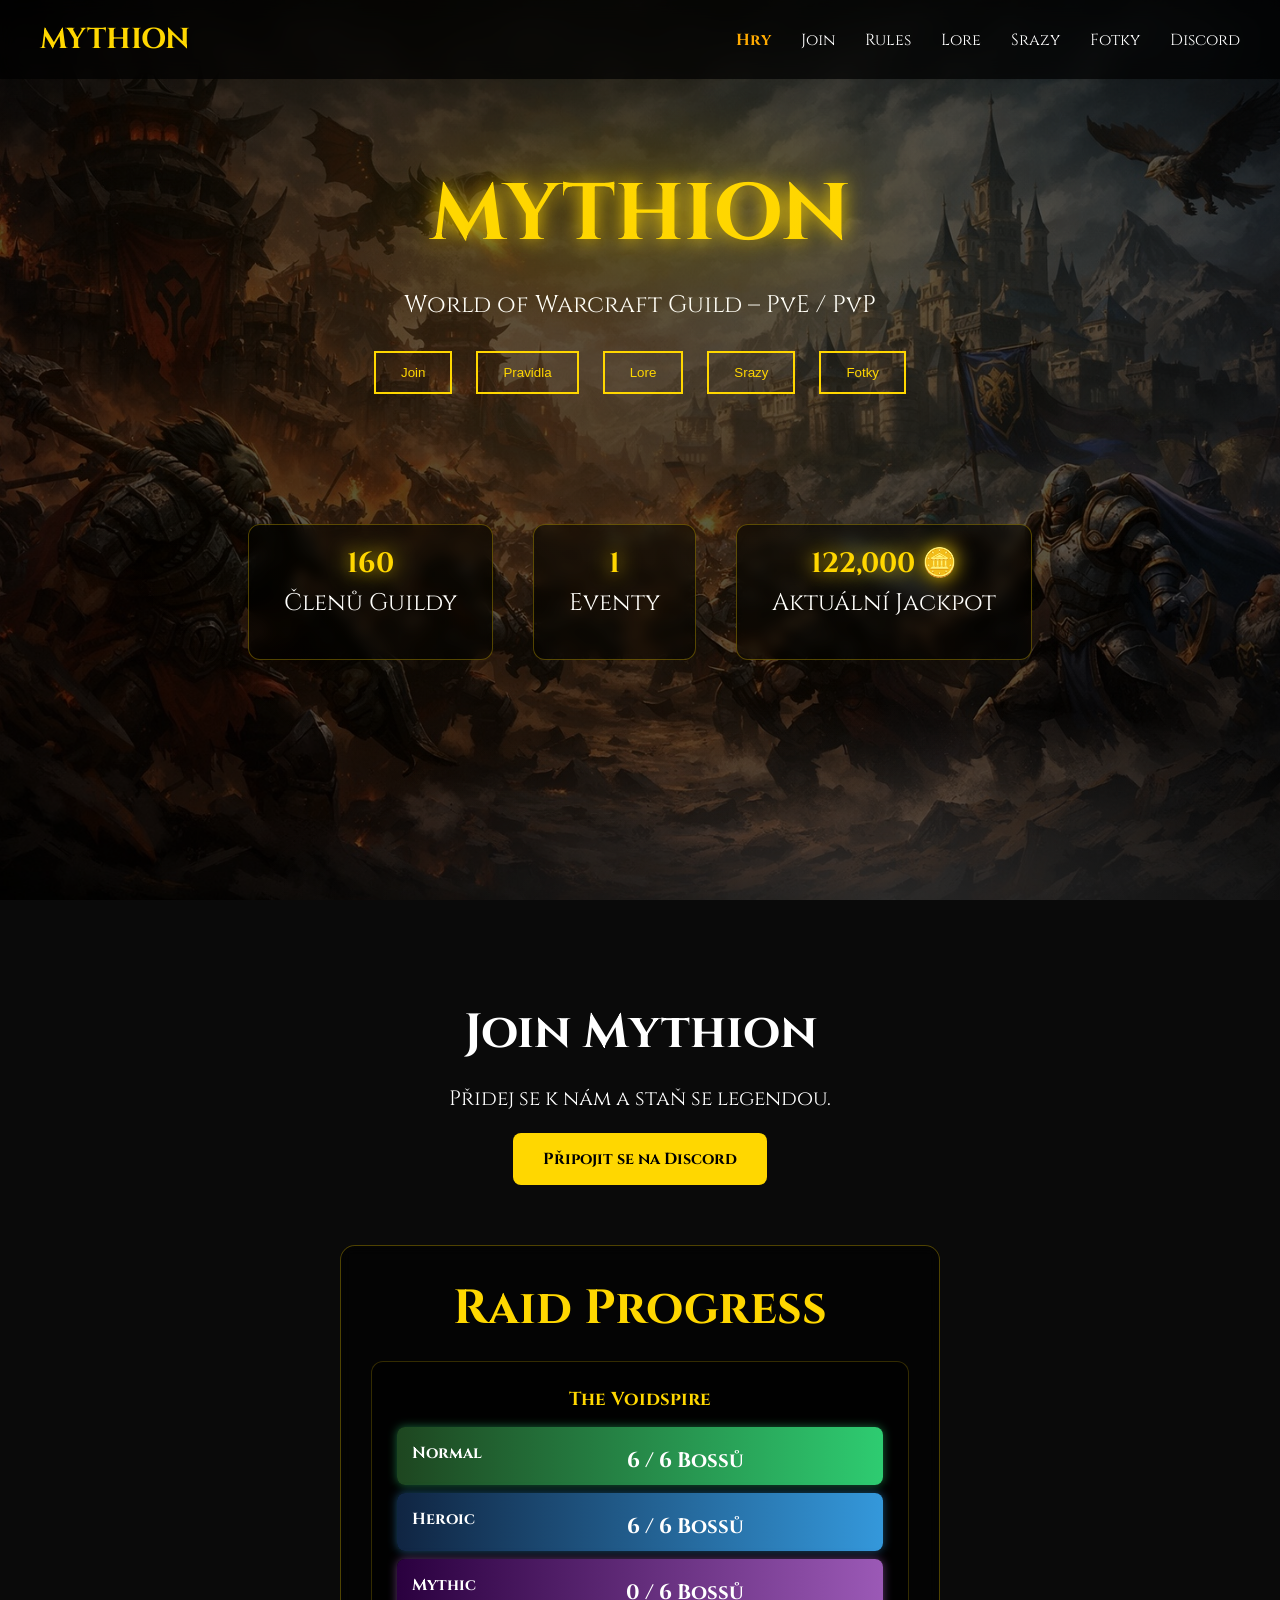
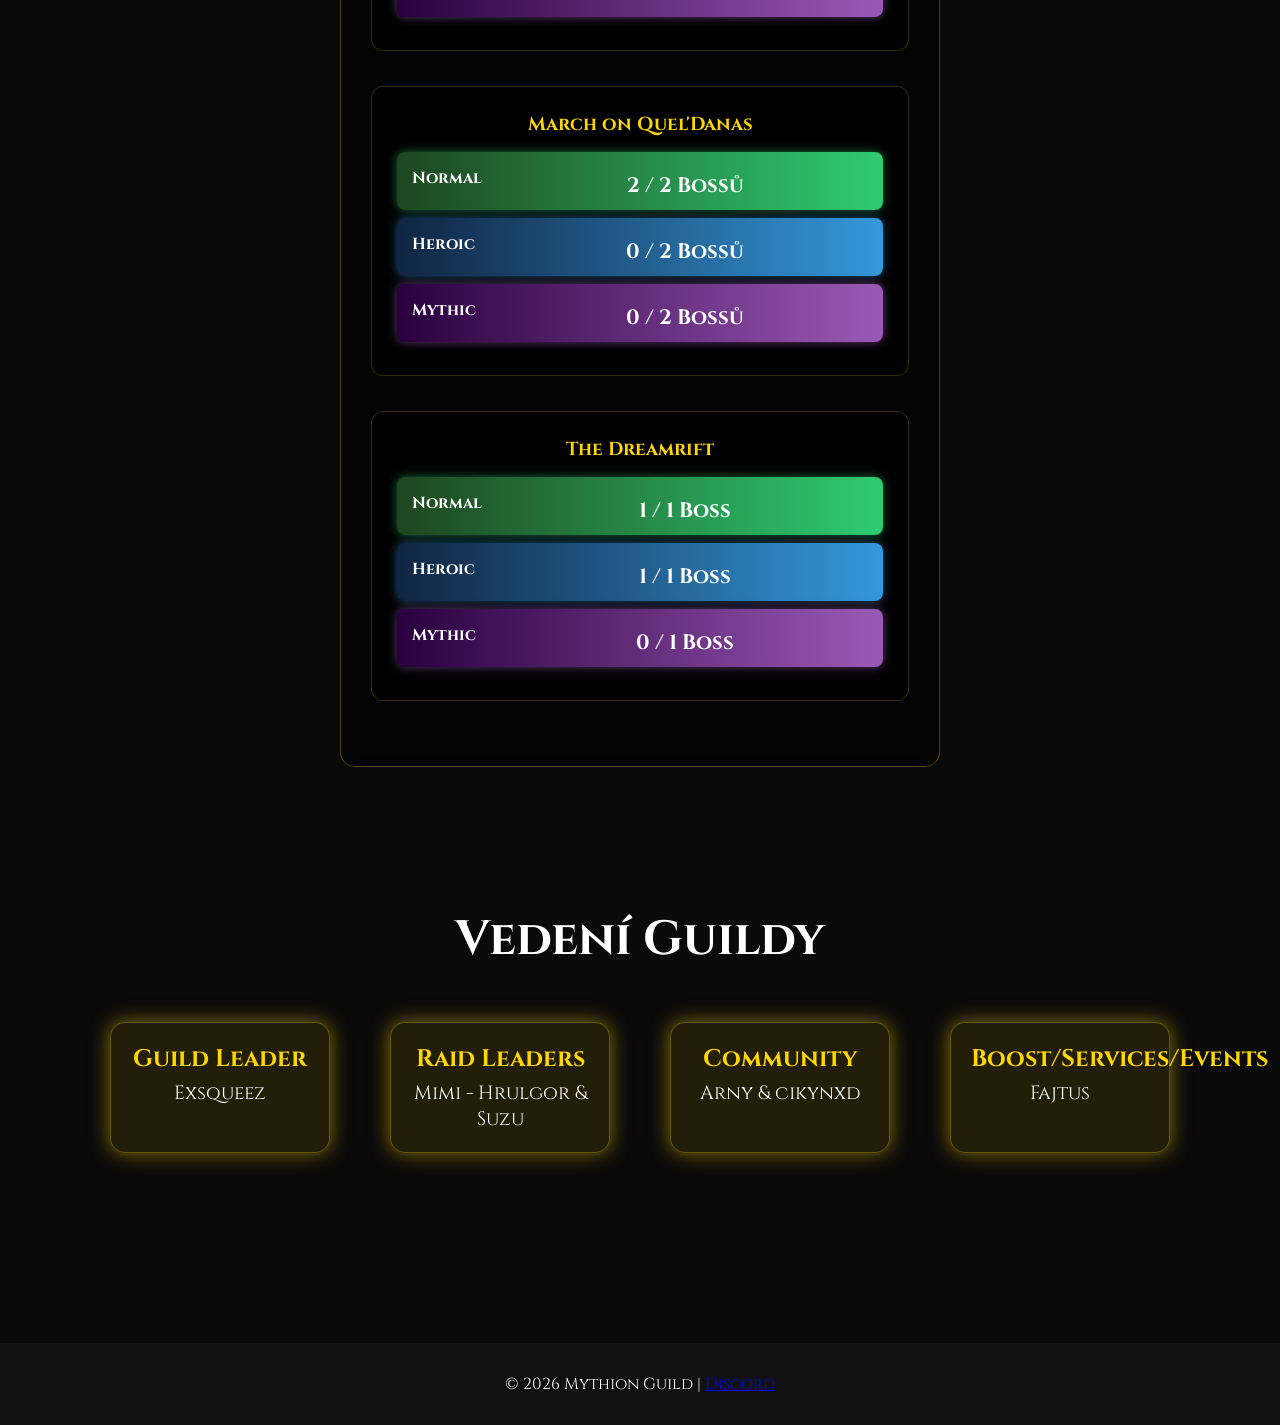
==== commit 6c9b1198: "Remove emoji from Hry link in navbar" ====
--- a/index.html
+++ b/index.html
@@ -15,7 +15,7 @@
 <nav class="navbar">
   <div class="logo">MYTHION</div>
   <ul>
-    <li><a href="hry.html" style="color: #ffaa00; font-weight: bold;">Hry 🎮</a></li> <li><a href="#" data-target="join">Join</a></li>
+    <li><a href="hry.html" style="color: #ffaa00; font-weight: bold;">Hry</a></li> <li><a href="#" data-target="join">Join</a></li>
     <li><a href="#" data-target="rules">Rules</a></li>
     <li><a href="#" data-target="lore">Lore</a></li>
     <li><a href="#" data-target="events">Srazy</a></li>
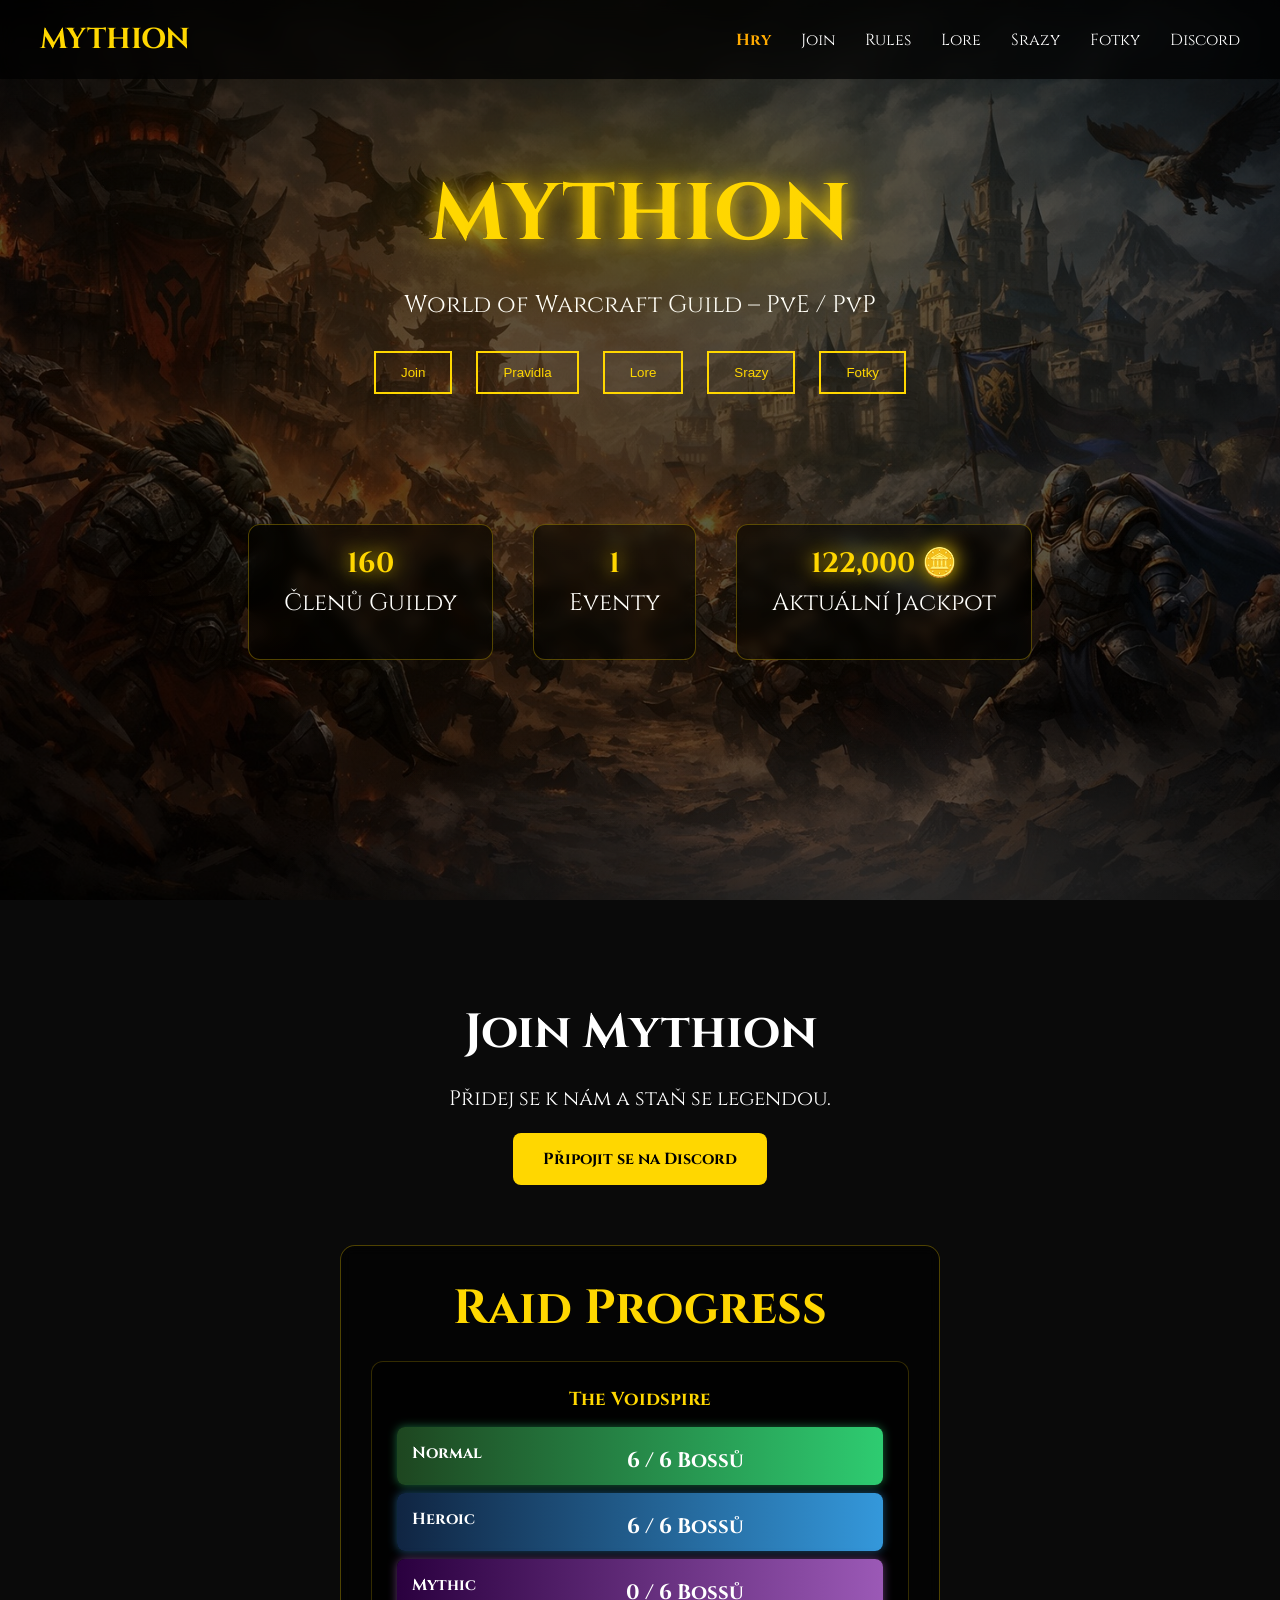
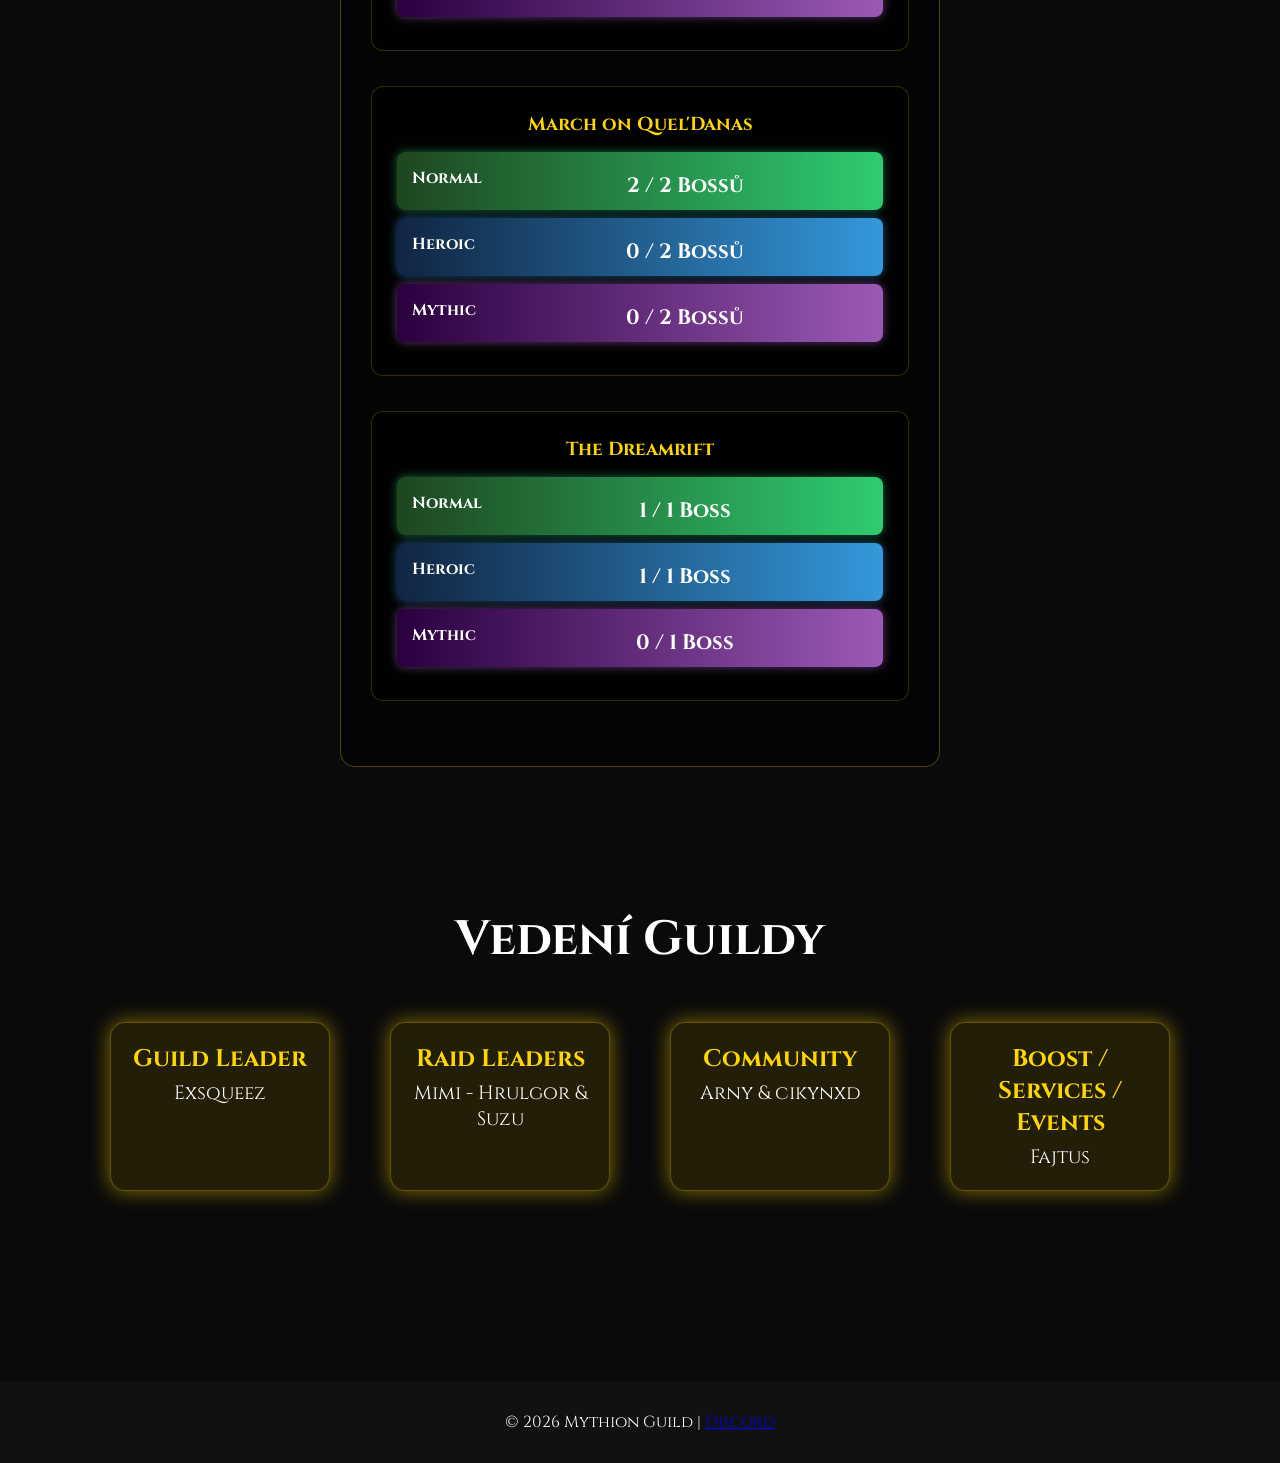
==== commit 1cfa9324: "Fix formatting of Boost/Services/Events heading" ====
--- a/index.html
+++ b/index.html
@@ -208,7 +208,7 @@
         <p>Arny & cikynxd</p>
       </div>
        <div class="officer-card">
-    <h3>Boost/Services/Events</h3>
+    <h3>Boost / Services / Events</h3>
     <p>Fajtus</p>
     </div>
   </div>
